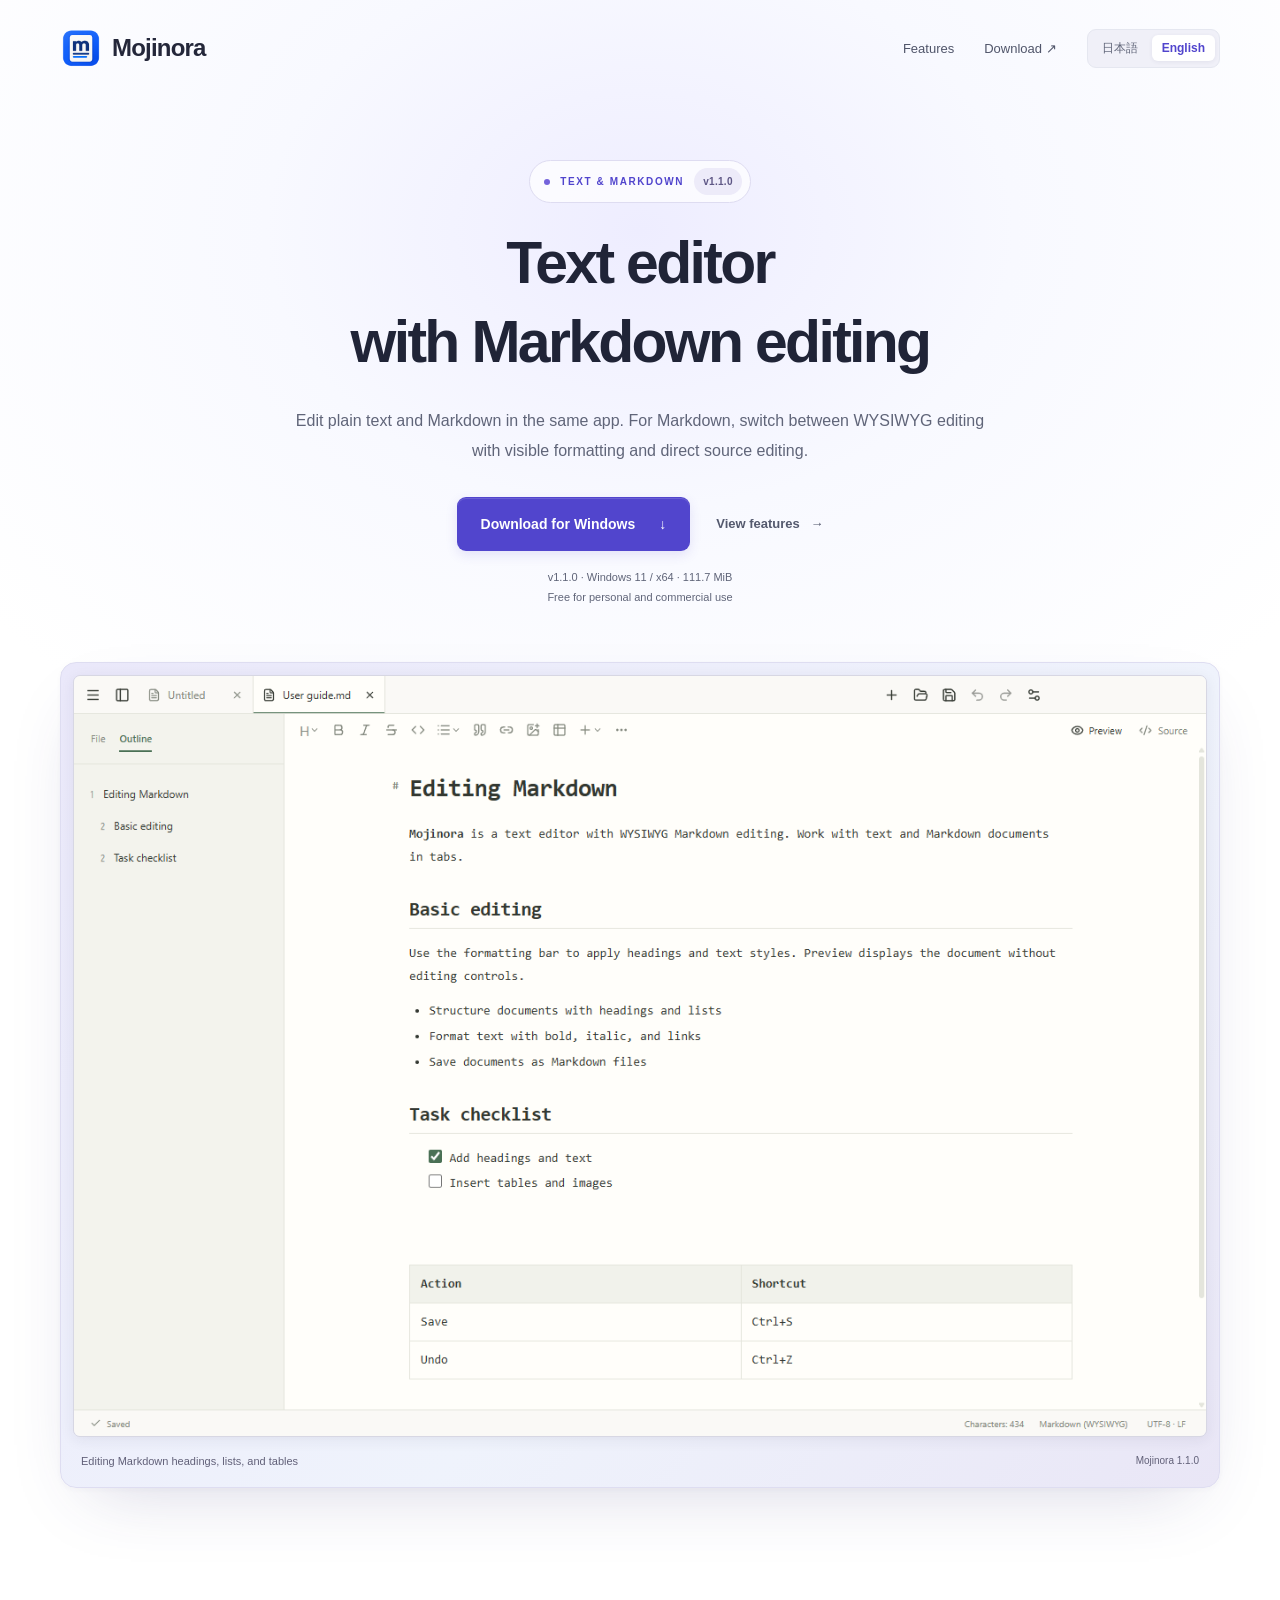
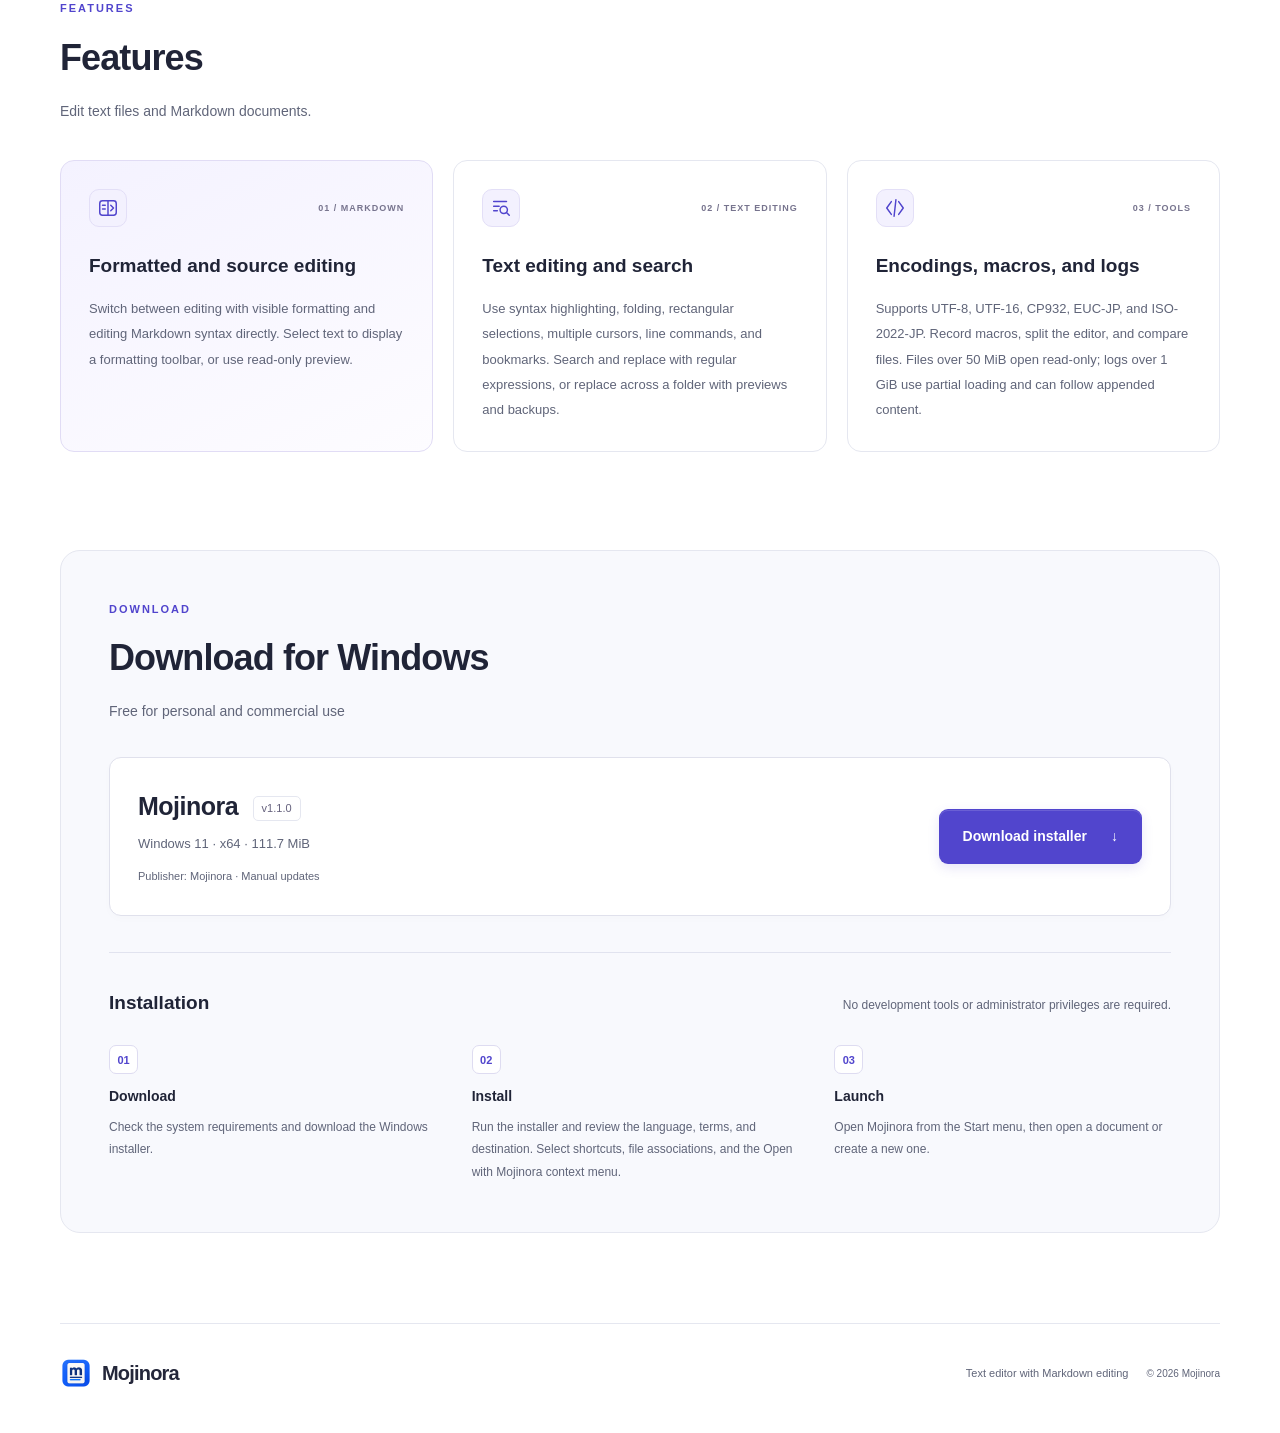
==== mojinora/en/index.html @ 4a1eb2db "Update index.html" ====
<!doctype html>
<html lang="en">
<head>
  <meta charset="utf-8">
  <meta name="viewport" content="width=device-width, initial-scale=1">
  <meta name="description" content="Mojinora edits plain text and Markdown in tabs, with encoding controls, regular expression search, macros, and large log viewing. Free for personal and commercial use.">
  <meta name="color-scheme" content="light">
  <title>Mojinora — Text editor with Markdown editing</title>
  <link rel="icon" href="../assets/icon.png" type="image/png">
  <link rel="stylesheet" href="../assets/site.css">
  <link rel="alternate" hreflang="ja" href="../ja/index.html">
  <link rel="alternate" hreflang="en" href="../en/index.html">
  <link rel="alternate" hreflang="x-default" href="../index.html">
</head>
<body>
  <a class="skip-link" href="#main">Skip to content</a>
  <header class="site-header wrap">
    <a class="brand" href="#"><img src="../assets/icon.png" width="42" height="42" alt=""><span>Mojinora</span></a>
    <nav aria-label="Main navigation"><a href="#features">Features</a><a href="#download">Download <span aria-hidden="true">↗</span></a><span class="language-links"><a href="../ja/index.html" lang="ja" hreflang="ja" aria-current="false">日本語</a><span aria-hidden="true">/</span><a href="../en/index.html" lang="en" hreflang="en" aria-current="page">English</a></span></nav>
  </header>
  <main id="main">
    <section class="hero wrap" aria-labelledby="hero-title">
      <p class="eyebrow"><span class="dot" aria-hidden="true"></span> TEXT &amp; MARKDOWN <span class="version-badge">v1.1.0</span></p>
      <h1 id="hero-title"><span>Text editor </span><span>with Markdown editing</span></h1>
      <p class="lead">Edit plain text and Markdown in the same app. For Markdown, switch between WYSIWYG editing with visible formatting and direct source editing.</p>
      <div class="hero-actions"><a class="button primary installer-download" href="https://github.com/marinworks/marinworks.github.io/releases/download/mojinora-v1.1.0/Mojinora-Setup-1.1.0-x64.exe">Download for Windows <span aria-hidden="true">↓</span></a><a class="text-link" href="#features">View features <span aria-hidden="true">→</span></a></div>
      <p class="download-caption">v1.1.0 · Windows 11 / x64 · 111.7 MiB<br>Free for personal and commercial use</p>
      <figure class="app-preview"><img src="../assets/editor-en.png" width="1280" height="860" alt="Mojinora in formatted editing mode, with headings, a bulleted list, a task list, and a table in one document." fetchpriority="high"><figcaption>Editing Markdown headings, lists, and tables<span>Mojinora 1.1.0</span></figcaption></figure>
    </section>
    <section id="features" class="features wrap" aria-labelledby="features-title">
      <div class="section-heading"><p class="eyebrow">FEATURES</p><h2 id="features-title">Features</h2><p>Edit text files and Markdown documents.</p></div>
      <div class="feature-grid">
        <article><div class="feature-top"><svg class="feature-icon" viewBox="0 0 24 24" fill="none" stroke="currentColor" stroke-width="1.6" stroke-linecap="round" stroke-linejoin="round" aria-hidden="true"><rect x="3" y="4" width="18" height="16" rx="3"/><path d="M12 4v16M6 9h3m-3 4h3m6-4 3 3-3 3"/></svg><span class="feature-number">01 / MARKDOWN</span></div><h3>Formatted and source editing</h3><p>Switch between editing with visible formatting and editing Markdown syntax directly. Select text to display a formatting toolbar, or use read-only preview.</p></article>
        <article><div class="feature-top"><svg class="feature-icon" viewBox="0 0 24 24" fill="none" stroke="currentColor" stroke-width="1.6" stroke-linecap="round" stroke-linejoin="round" aria-hidden="true"><path d="M4 5h14M4 10h6M4 15h4"/><circle cx="15" cy="14" r="4"/><path d="m18 17 3 3"/></svg><span class="feature-number">02 / TEXT EDITING</span></div><h3>Text editing and search</h3><p>Use syntax highlighting, folding, rectangular selections, multiple cursors, line commands, and bookmarks. Search and replace with regular expressions, or replace across a folder with previews and backups.</p></article>
        <article><div class="feature-top"><svg class="feature-icon" viewBox="0 0 24 24" fill="none" stroke="currentColor" stroke-width="1.6" stroke-linecap="round" stroke-linejoin="round" aria-hidden="true"><path d="m8 5-5 7 5 7m8-14 5 7-5 7m-3-16-2 18"/></svg><span class="feature-number">03 / TOOLS</span></div><h3>Encodings, macros, and logs</h3><p>Supports UTF-8, UTF-16, CP932, EUC-JP, and ISO-2022-JP. Record macros, split the editor, and compare files. Files over 50 MiB open read-only; logs over 1 GiB use partial loading and can follow appended content.</p></article>
      </div>
    </section>
    <section id="download" class="download-section wrap" aria-labelledby="download-title">
      <div class="section-heading"><p class="eyebrow">DOWNLOAD</p><h2 id="download-title">Download for Windows</h2><p>Free for personal and commercial use</p></div>
      <div class="download-panel"><div><h3>Mojinora <span>v1.1.0</span></h3><p>Windows 11 · x64 · 111.7 MiB</p><p class="small">Publisher: Mojinora · Manual updates</p></div><a class="button primary installer-download" href="https://github.com/marinworks/marinworks.github.io/releases/download/mojinora-v1.1.0/Mojinora-Setup-1.1.0-x64.exe">Download installer <span aria-hidden="true">↓</span></a></div>
      <div id="guide" class="guide-grid install-guide">
        <div><h2>Installation</h2><p>No development tools or administrator privileges are required.</p></div>
        <ol class="steps"><li><h3>Download</h3><p>Check the system requirements and download the Windows installer.</p></li><li><h3>Install</h3><p>Run the installer and review the language, terms, and destination. Select shortcuts, file associations, and the Open with Mojinora context menu.</p></li><li><h3>Launch</h3><p>Open Mojinora from the Start menu, then open a document or create a new one.</p></li></ol>
      </div>
    </section>
  </main>
  <footer class="wrap site-footer"><a class="brand" href="#"><img src="../assets/icon.png" width="32" height="32" alt=""><span>Mojinora</span></a><p>Text editor with Markdown editing</p><span>© 2026 Mojinora</span></footer>
</body>
</html>
---- mojinora/assets/site.css ----
:root{font-family:-apple-system,BlinkMacSystemFont,"Segoe UI","Yu Gothic UI",Meiryo,sans-serif;color:#202437;background:#fff;font-synthesis:none;--accent:#5145cd;--muted:#606579;--line:#e5e7f0;--soft:#f5f5fc}
*{box-sizing:border-box}html{scroll-behavior:smooth;scroll-padding-top:32px}body{margin:0;background:radial-gradient(ellipse 65% 620px at 50% 230px,#eeedff 0,#f8f9ff 45%,transparent 100%)}a{color:var(--accent);text-underline-offset:5px;-webkit-tap-highlight-color:transparent}a:focus-visible{outline:3px solid #6753d6;outline-offset:5px;border-radius:4px}::selection{background:#ded9ff;color:#252039}
.wrap{width:min(1160px,calc(100% - 80px));margin-inline:auto}.skip-link{position:absolute;top:-80px;left:18px;background:#fff;padding:12px;z-index:2}.skip-link:focus{top:12px}
.site-header{display:flex;align-items:center;justify-content:space-between;min-height:96px;gap:24px}.brand{display:inline-flex;align-items:center;gap:10px;color:#24273a;font-size:24px;font-weight:700;letter-spacing:-.8px;text-decoration:none}.brand img{object-fit:contain}.site-header nav{display:flex;align-items:center;gap:30px;font-size:13px}.site-header nav>a{text-decoration:none;color:#50556a}.site-header nav>a:hover{color:var(--accent)}
.language-links{display:flex;gap:4px;align-items:center;padding:4px;background:#f0f0f8;border:1px solid var(--line);border-radius:9px;white-space:nowrap}.language-links>span{display:none}.language-links a{padding:6px 10px;border-radius:6px;text-decoration:none;color:var(--muted);font-size:12px}.language-links [aria-current="page"]{background:#fff;color:var(--accent);box-shadow:0 1px 4px #25245112;font-weight:650}
.hero{padding-top:64px;text-align:center}.eyebrow{display:flex;align-items:center;gap:10px;font-size:11px;font-weight:650;letter-spacing:2px;color:var(--accent);margin:0 0 20px}.hero>.eyebrow{display:inline-flex;padding:7px 8px 7px 14px;border:1px solid #dedcf1;border-radius:30px;background:#ffffffb8;font-size:10px;letter-spacing:1.6px}.dot{width:6px;height:6px;border-radius:50%;background:#7463db}.version-badge{padding:4px 9px;color:#5e5785;background:#edebf9;border-radius:20px;font-size:10px;letter-spacing:.3px}
h1,h2,h3{margin:0}h1{max-width:920px;margin:0 auto 24px;font-size:clamp(36px,4.6vw,60px);font-weight:750;line-height:1.35;letter-spacing:-.045em;text-wrap:balance}html[lang="ja"] h1{max-width:850px;letter-spacing:-.035em}h2{font-size:clamp(27px,3vw,36px);font-weight:700;line-height:1.5;letter-spacing:-.025em}h3{font-size:19px;line-height:1.6;font-weight:650}p{line-height:1.9}
.hero h1>span{display:block}
.lead{max-width:700px;margin:0 auto 30px;font-size:16px;color:var(--muted);text-wrap:pretty}.hero-actions{display:flex;align-items:center;justify-content:center;gap:26px;flex-wrap:wrap}.button{display:inline-flex;align-items:center;justify-content:center;gap:24px;padding:15px 23px;border:1px solid transparent;border-radius:9px;font-size:14px;font-weight:650;line-height:1.6;text-decoration:none;text-align:center;transition:background .18s,box-shadow .18s,transform .18s}.button.primary{background:var(--accent);color:#fff;box-shadow:0 4px 12px #5145cd22,inset 0 1px #ffffff24}.button.primary:hover{background:#4236b8;box-shadow:0 6px 16px #5145cd30;transform:translateY(-1px)}.text-link{font-size:13px;font-weight:600;color:#54596e;text-decoration:none}.text-link span{display:inline-block;margin-left:7px}.text-link:hover{color:var(--accent);text-decoration:underline}.download-caption{margin:16px 0 0;font-size:11px;line-height:1.85;color:var(--muted)}
.app-preview{margin:54px 0 0;padding:12px 12px 0;border:1px solid #deddf1;border-radius:16px;background:linear-gradient(135deg,#eae8fa,#eff3fc 60%,#e9e6f6);box-shadow:0 28px 70px -30px #3c377b38,0 2px 5px #38305e08;text-align:left}.app-preview img{display:block;width:100%;height:auto;border:1px solid #d7d7e3;border-radius:7px;background:#fff;box-shadow:0 3px 14px #24243e13}.app-preview figcaption{display:flex;justify-content:space-between;gap:16px;padding:16px 8px;color:#626179;font-size:11px;line-height:1.6}.app-preview figcaption span{white-space:nowrap;font-size:10px}
.features{padding-block:110px 80px}.section-heading{max-width:700px}.section-heading .eyebrow{margin-bottom:12px}.section-heading>p:not(.eyebrow){margin:13px 0 0;font-size:14px;color:var(--muted)}.feature-grid{display:grid;grid-template-columns:repeat(3,minmax(0,1fr));gap:20px;margin-top:36px}.feature-grid article{padding:28px;border:1px solid var(--line);border-radius:14px;background:#fff}.feature-grid article:first-child{background:linear-gradient(155deg,#f4f2ff,#fdfcff);border-color:#e1dcf5}.feature-top{display:flex;align-items:center;justify-content:space-between;gap:12px;margin-bottom:24px}.feature-icon{width:38px;height:38px;padding:7px;border:1px solid #e3dff7;border-radius:10px;color:var(--accent);background:#f3f1fe}.feature-number{color:#77748e;font-size:9px;font-weight:600;letter-spacing:1px}.feature-grid h3{margin-bottom:14px}.feature-grid p{margin:0;color:var(--muted);font-size:13px;line-height:1.95}
.download-section{padding:48px;margin-block:18px 90px;border:1px solid var(--line);border-radius:20px;background:#f8f9fd}.download-panel{display:flex;justify-content:space-between;align-items:center;gap:24px;margin-top:32px;padding:28px;border:1px solid #e0e1ec;border-radius:12px;background:#fff;box-shadow:0 3px 8px #24243e04}.download-panel h3{margin-bottom:6px;font-size:25px;letter-spacing:-.5px}.download-panel h3 span{display:inline-block;vertical-align:middle;margin-left:8px;padding:3px 8px;border:1px solid var(--line);border-radius:5px;color:#66627e;font-size:11px;font-weight:500;letter-spacing:0}.download-panel p{margin:0;font-size:13px;color:var(--muted)}.download-panel p.small{margin-top:9px;font-size:11px}.download-panel .button{flex-shrink:0}
.install-guide{padding-top:36px;margin-top:36px;border-top:1px solid #e1e3ef}.guide-grid>div{display:flex;align-items:baseline;justify-content:space-between;flex-wrap:wrap;gap:8px 24px}.guide-grid h2{font-size:19px;letter-spacing:0}.guide-grid>div>p{margin:0;font-size:12px;color:var(--muted)}.steps{display:grid;grid-template-columns:repeat(3,minmax(0,1fr));gap:26px;list-style:none;counter-reset:steps;margin:28px 0 0;padding:0}.steps li{position:relative;counter-increment:steps;padding-top:40px}.steps li::before{content:counter(steps,decimal-leading-zero);position:absolute;top:0;left:0;font-size:11px;font-weight:650;color:var(--accent);width:27px;height:27px;border:1px solid #dedcf1;border-radius:7px;background:#fff;display:grid;place-items:center}.steps h3{font-size:14px;margin-bottom:8px}.steps p{font-size:12px;color:var(--muted);margin:0}
.site-footer{display:flex;align-items:center;flex-wrap:wrap;gap:18px;padding-block:28px 38px;border-top:1px solid var(--line)}.site-footer .brand{font-size:20px}.site-footer p{color:var(--muted);font-size:11px;margin-left:auto}.site-footer>span{color:var(--muted);font-size:10px}
.language-entry{max-width:700px;margin-block:15vh;padding:44px;border:1px solid var(--line);border-radius:20px;background:#fff;box-shadow:0 18px 60px #29224c10}.language-entry h1{margin:16px 0;text-align:left}.language-entry p{color:var(--muted)}.language-entry nav{display:flex;gap:12px;flex-wrap:wrap;margin-top:28px}
@media(max-width:900px){.wrap{width:calc(100% - 48px)}.feature-grid{gap:14px}.feature-grid article{padding:20px}.feature-top{flex-wrap:wrap}.download-section{padding:32px}}
@media(max-width:760px){.site-header{min-height:84px;gap:16px}.site-header nav{gap:18px}.site-header nav>a:first-child{display:none}.brand{font-size:22px}.hero{padding-top:44px}.hero h1{font-size:38px}.lead{font-size:14px}.features{padding-block:70px 42px}.feature-grid{grid-template-columns:1fr;gap:16px;margin-top:28px}.feature-grid article{padding:26px}.feature-top{margin-bottom:18px}.download-section{margin-bottom:52px;padding:28px}.download-panel{align-items:stretch;flex-direction:column;padding:24px}.steps{grid-template-columns:1fr;gap:24px}.steps li{padding:0 0 0 42px}.guide-grid>div{display:block}.guide-grid>div>p{margin-top:8px}.site-footer p{flex-basis:100%;order:2;margin:0}.site-footer>span{margin-left:auto}}
@media(max-width:480px){.wrap{width:calc(100% - 32px)}.site-header nav>a{display:none}.brand{gap:6px;font-size:21px}.site-header .brand img{width:34px;height:34px}.language-links{padding:3px;gap:1px}.language-links a{font-size:10px;padding:6px 7px}.hero{padding-top:34px}.hero h1{font-size:31px;line-height:1.45}.hero>.eyebrow{font-size:9px;letter-spacing:1.2px}.hero-actions{gap:18px}.hero .button{width:100%}.app-preview{margin-top:32px;padding:5px 5px 0;border-radius:10px}.app-preview img{border-radius:5px}.app-preview figcaption{flex-direction:column;gap:4px;padding:11px 7px;font-size:10px}.download-section{padding:24px 18px;border-radius:14px}.download-panel{padding:19px}.download-panel .button{font-size:12px;padding-inline:13px;gap:12px}.language-entry{padding:28px}}
@media(max-width:480px){.download-section>.section-heading h2{font-size:23px;text-wrap:balance}}
@media(max-width:360px){.hero h1{font-size:28px}}
@media(prefers-reduced-motion:reduce){html{scroll-behavior:auto}*{transition:none!important}}
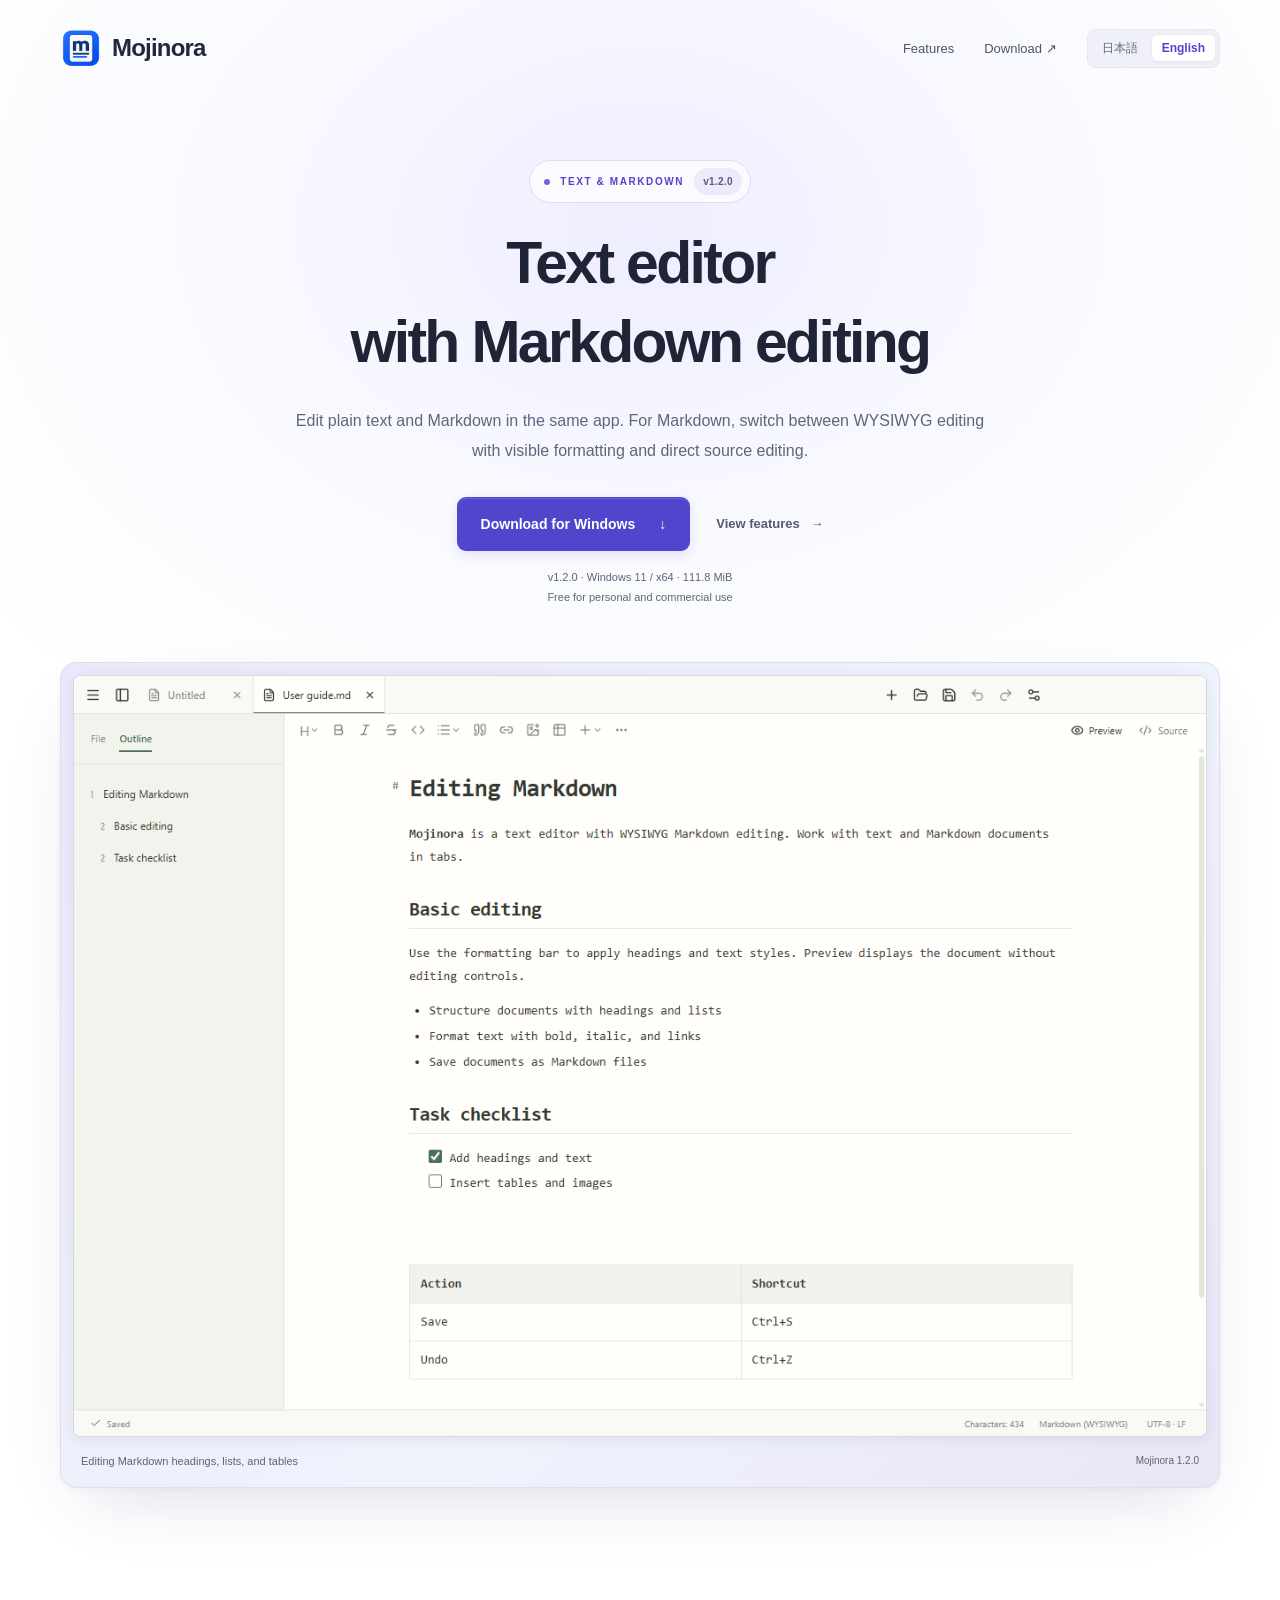
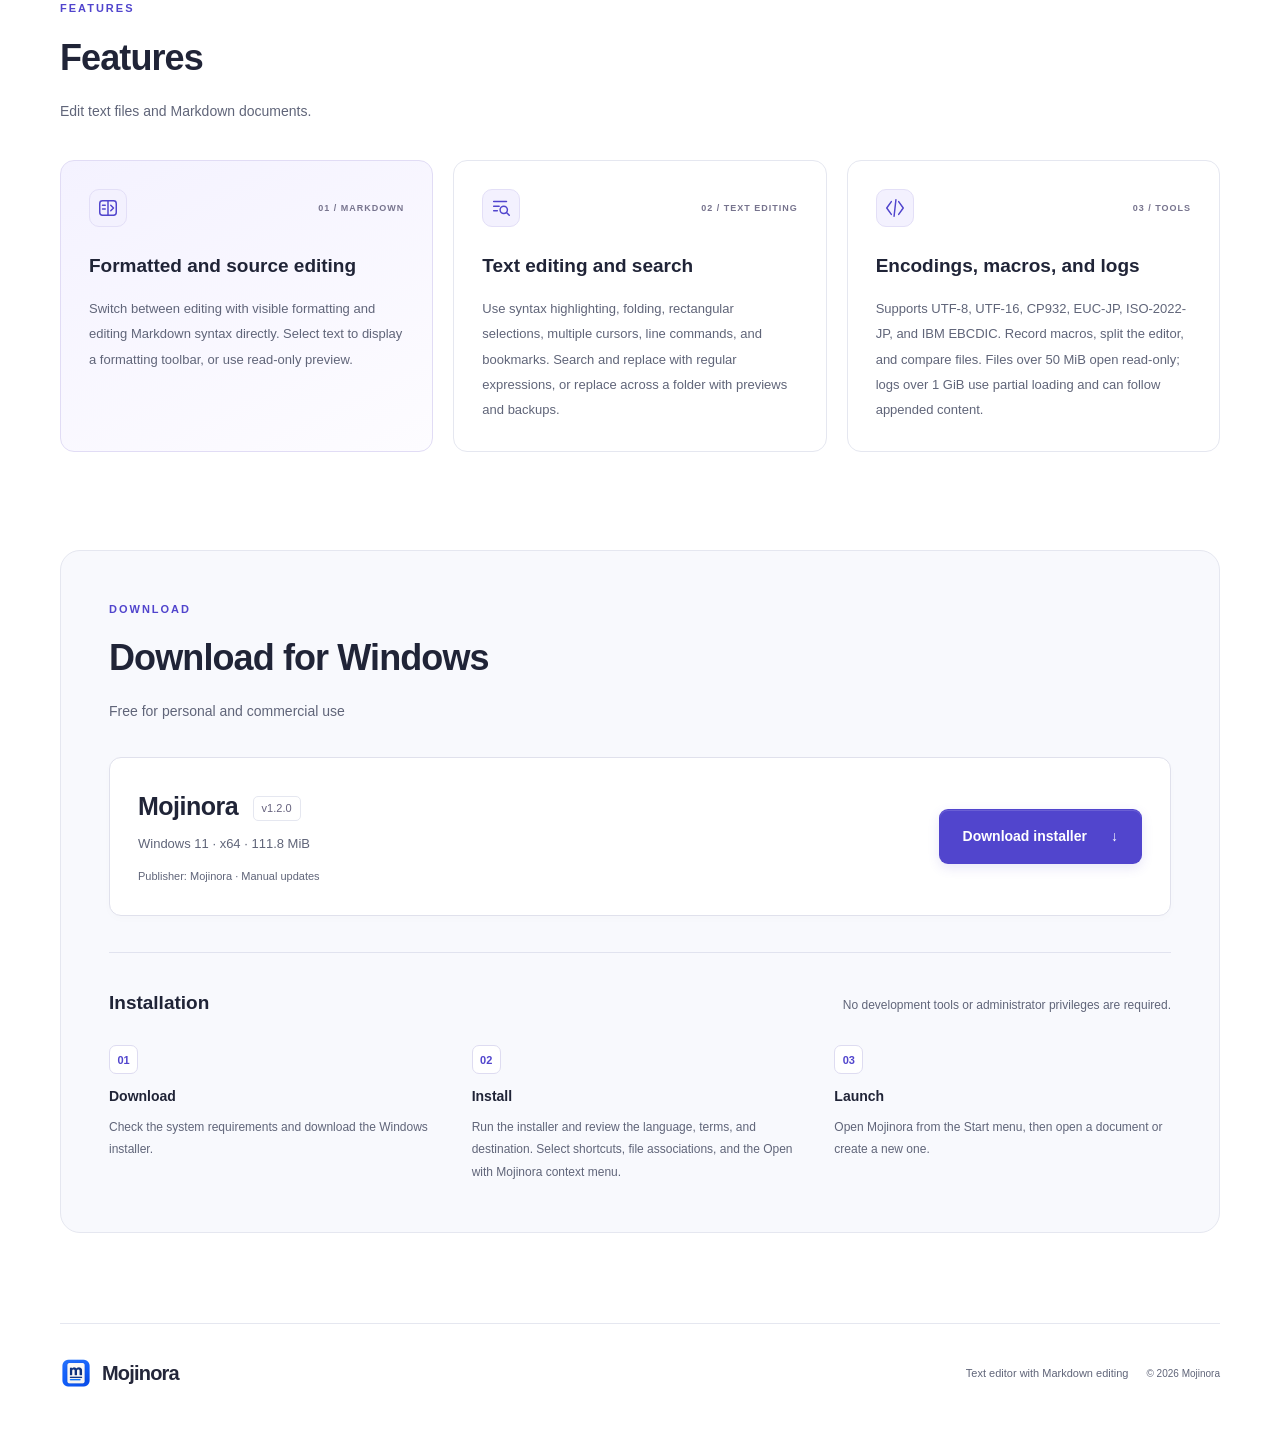
==== commit 86ed6aff: "update" ====
--- a/mojinora/en/index.html
+++ b/mojinora/en/index.html
@@ -20,24 +20,24 @@
   </header>
   <main id="main">
     <section class="hero wrap" aria-labelledby="hero-title">
-      <p class="eyebrow"><span class="dot" aria-hidden="true"></span> TEXT &amp; MARKDOWN <span class="version-badge">v1.1.0</span></p>
+      <p class="eyebrow"><span class="dot" aria-hidden="true"></span> TEXT &amp; MARKDOWN <span class="version-badge">v1.2.0</span></p>
       <h1 id="hero-title"><span>Text editor </span><span>with Markdown editing</span></h1>
       <p class="lead">Edit plain text and Markdown in the same app. For Markdown, switch between WYSIWYG editing with visible formatting and direct source editing.</p>
-      <div class="hero-actions"><a class="button primary installer-download" href="https://github.com/marinworks/marinworks.github.io/releases/download/mojinora-v1.1.0/Mojinora-Setup-1.1.0-x64.exe">Download for Windows <span aria-hidden="true">↓</span></a><a class="text-link" href="#features">View features <span aria-hidden="true">→</span></a></div>
-      <p class="download-caption">v1.1.0 · Windows 11 / x64 · 111.7 MiB<br>Free for personal and commercial use</p>
-      <figure class="app-preview"><img src="../assets/editor-en.png" width="1280" height="860" alt="Mojinora in formatted editing mode, with headings, a bulleted list, a task list, and a table in one document." fetchpriority="high"><figcaption>Editing Markdown headings, lists, and tables<span>Mojinora 1.1.0</span></figcaption></figure>
+      <div class="hero-actions"><a class="button primary installer-download" href="https://github.com/marinworks/marinworks.github.io/releases/download/mojinora-v1.2.0/Mojinora-Setup-1.2.0-x64.exe">Download for Windows <span aria-hidden="true">↓</span></a><a class="text-link" href="#features">View features <span aria-hidden="true">→</span></a></div>
+      <p class="download-caption">v1.2.0 · Windows 11 / x64 · 111.8 MiB<br>Free for personal and commercial use</p>
+      <figure class="app-preview"><img src="../assets/editor-en.png" width="1280" height="860" alt="Mojinora in formatted editing mode, with headings, a bulleted list, a task list, and a table in one document." fetchpriority="high"><figcaption>Editing Markdown headings, lists, and tables<span>Mojinora 1.2.0</span></figcaption></figure>
     </section>
     <section id="features" class="features wrap" aria-labelledby="features-title">
       <div class="section-heading"><p class="eyebrow">FEATURES</p><h2 id="features-title">Features</h2><p>Edit text files and Markdown documents.</p></div>
       <div class="feature-grid">
         <article><div class="feature-top"><svg class="feature-icon" viewBox="0 0 24 24" fill="none" stroke="currentColor" stroke-width="1.6" stroke-linecap="round" stroke-linejoin="round" aria-hidden="true"><rect x="3" y="4" width="18" height="16" rx="3"/><path d="M12 4v16M6 9h3m-3 4h3m6-4 3 3-3 3"/></svg><span class="feature-number">01 / MARKDOWN</span></div><h3>Formatted and source editing</h3><p>Switch between editing with visible formatting and editing Markdown syntax directly. Select text to display a formatting toolbar, or use read-only preview.</p></article>
         <article><div class="feature-top"><svg class="feature-icon" viewBox="0 0 24 24" fill="none" stroke="currentColor" stroke-width="1.6" stroke-linecap="round" stroke-linejoin="round" aria-hidden="true"><path d="M4 5h14M4 10h6M4 15h4"/><circle cx="15" cy="14" r="4"/><path d="m18 17 3 3"/></svg><span class="feature-number">02 / TEXT EDITING</span></div><h3>Text editing and search</h3><p>Use syntax highlighting, folding, rectangular selections, multiple cursors, line commands, and bookmarks. Search and replace with regular expressions, or replace across a folder with previews and backups.</p></article>
-        <article><div class="feature-top"><svg class="feature-icon" viewBox="0 0 24 24" fill="none" stroke="currentColor" stroke-width="1.6" stroke-linecap="round" stroke-linejoin="round" aria-hidden="true"><path d="m8 5-5 7 5 7m8-14 5 7-5 7m-3-16-2 18"/></svg><span class="feature-number">03 / TOOLS</span></div><h3>Encodings, macros, and logs</h3><p>Supports UTF-8, UTF-16, CP932, EUC-JP, and ISO-2022-JP. Record macros, split the editor, and compare files. Files over 50 MiB open read-only; logs over 1 GiB use partial loading and can follow appended content.</p></article>
+        <article><div class="feature-top"><svg class="feature-icon" viewBox="0 0 24 24" fill="none" stroke="currentColor" stroke-width="1.6" stroke-linecap="round" stroke-linejoin="round" aria-hidden="true"><path d="m8 5-5 7 5 7m8-14 5 7-5 7m-3-16-2 18"/></svg><span class="feature-number">03 / TOOLS</span></div><h3>Encodings, macros, and logs</h3><p>Supports UTF-8, UTF-16, CP932, EUC-JP, ISO-2022-JP, and IBM EBCDIC. Record macros, split the editor, and compare files. Files over 50 MiB open read-only; logs over 1 GiB use partial loading and can follow appended content.</p></article>
       </div>
     </section>
     <section id="download" class="download-section wrap" aria-labelledby="download-title">
       <div class="section-heading"><p class="eyebrow">DOWNLOAD</p><h2 id="download-title">Download for Windows</h2><p>Free for personal and commercial use</p></div>
-      <div class="download-panel"><div><h3>Mojinora <span>v1.1.0</span></h3><p>Windows 11 · x64 · 111.7 MiB</p><p class="small">Publisher: Mojinora · Manual updates</p></div><a class="button primary installer-download" href="https://github.com/marinworks/marinworks.github.io/releases/download/mojinora-v1.1.0/Mojinora-Setup-1.1.0-x64.exe">Download installer <span aria-hidden="true">↓</span></a></div>
+      <div class="download-panel"><div><h3>Mojinora <span>v1.2.0</span></h3><p>Windows 11 · x64 · 111.8 MiB</p><p class="small">Publisher: Mojinora · Manual updates</p></div><a class="button primary installer-download" href="https://github.com/marinworks/marinworks.github.io/releases/download/mojinora-v1.2.0/Mojinora-Setup-1.2.0-x64.exe">Download installer <span aria-hidden="true">↓</span></a></div>
       <div id="guide" class="guide-grid install-guide">
         <div><h2>Installation</h2><p>No development tools or administrator privileges are required.</p></div>
         <ol class="steps"><li><h3>Download</h3><p>Check the system requirements and download the Windows installer.</p></li><li><h3>Install</h3><p>Run the installer and review the language, terms, and destination. Select shortcuts, file associations, and the Open with Mojinora context menu.</p></li><li><h3>Launch</h3><p>Open Mojinora from the Start menu, then open a document or create a new one.</p></li></ol>
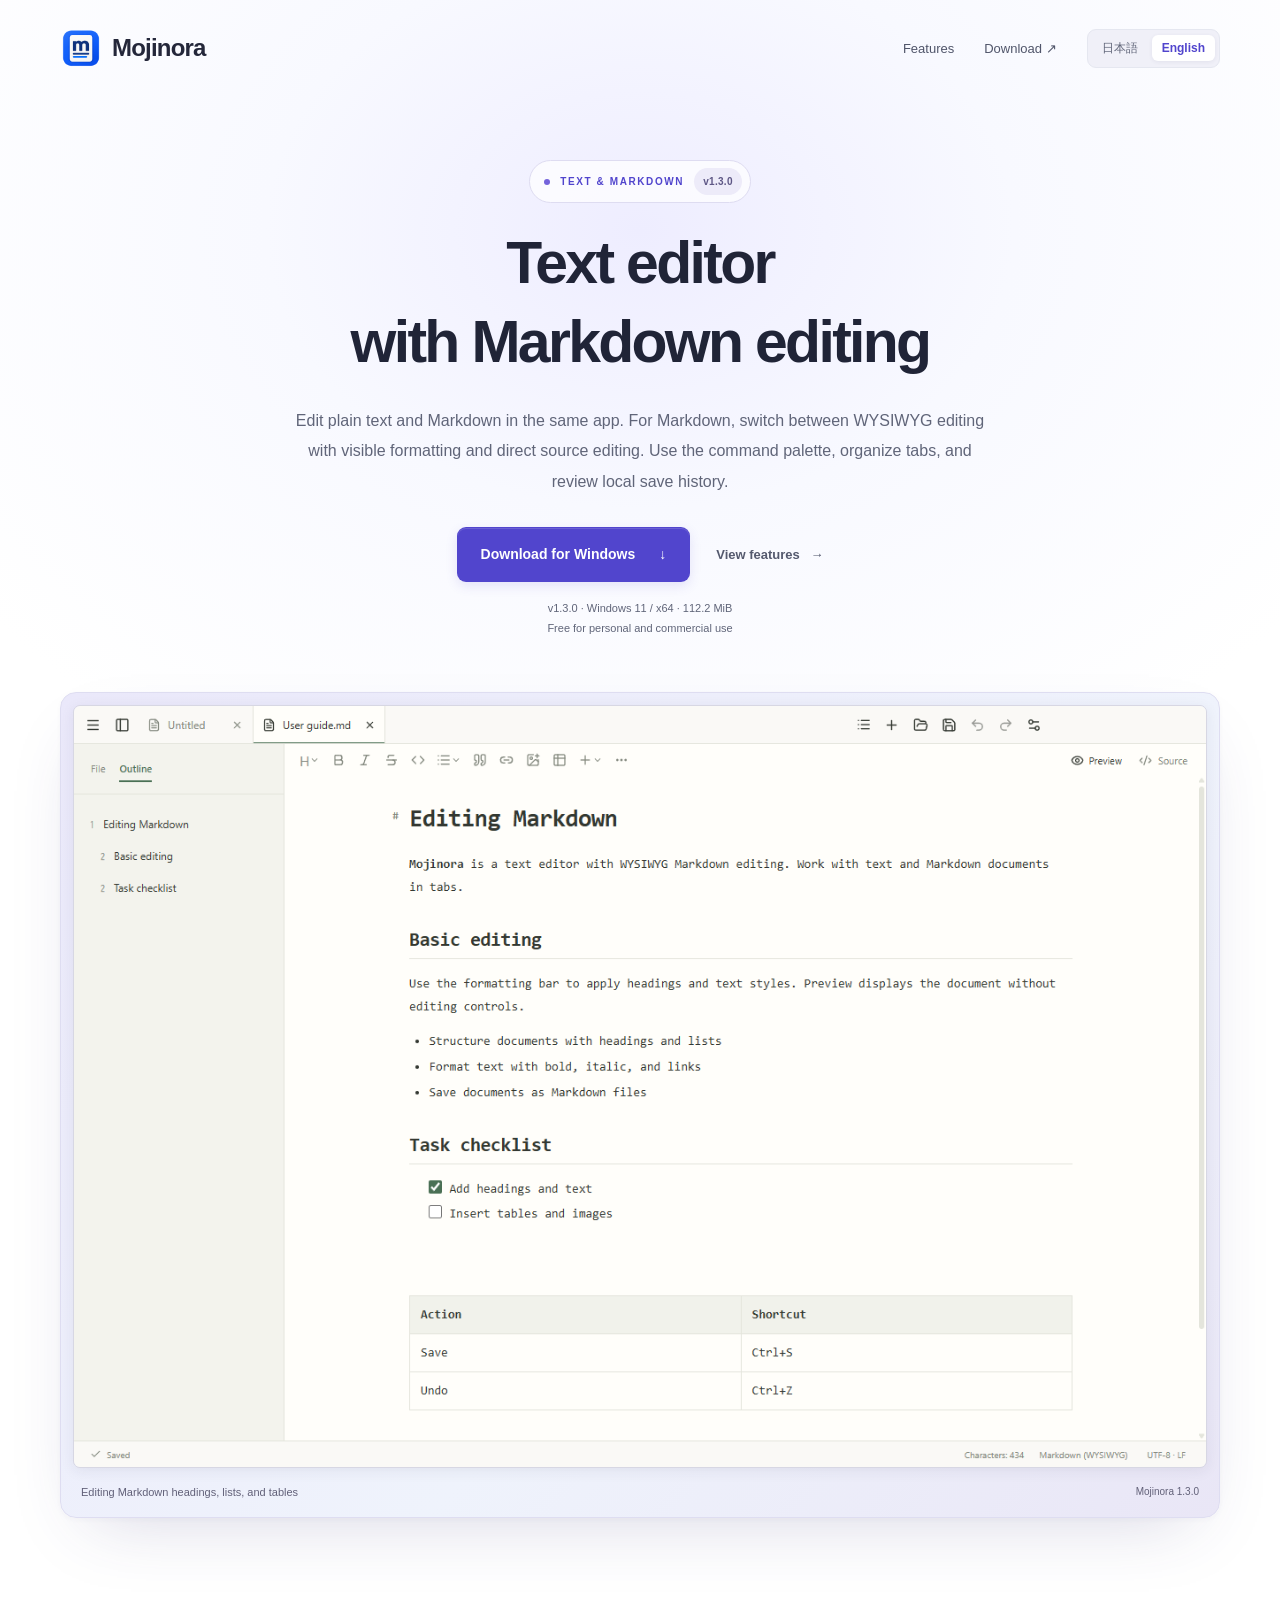
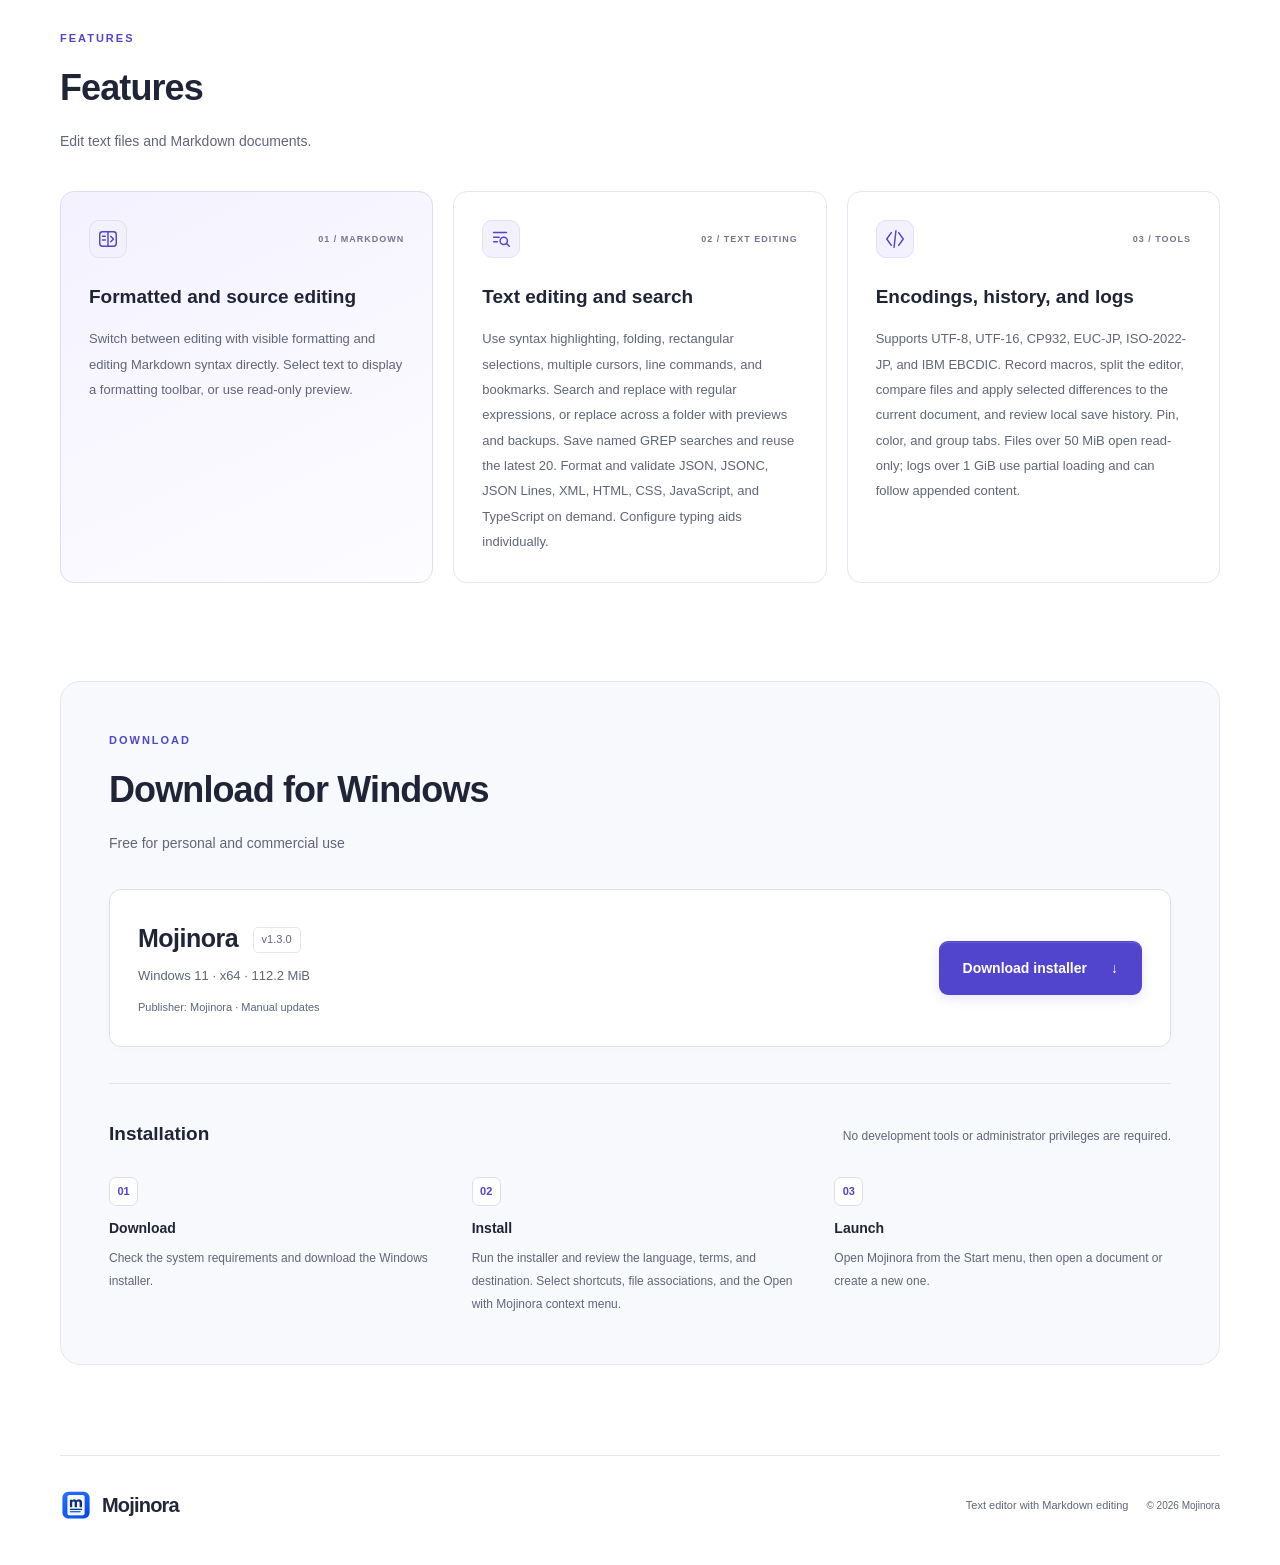
==== commit 669f5a43: "update" ====
--- a/mojinora/en/index.html
+++ b/mojinora/en/index.html
@@ -3,7 +3,7 @@
 <head>
   <meta charset="utf-8">
   <meta name="viewport" content="width=device-width, initial-scale=1">
-  <meta name="description" content="Mojinora edits plain text and Markdown in tabs, with encoding controls, regular expression search, macros, and large log viewing. Free for personal and commercial use.">
+  <meta name="description" content="Mojinora edits plain text and Markdown in tabs, with syntax highlighting, regular expression search, macros, large log viewing, a command palette, tab groups, and local save history. Free for personal and commercial use.">
   <meta name="color-scheme" content="light">
   <title>Mojinora — Text editor with Markdown editing</title>
   <link rel="icon" href="../assets/icon.png" type="image/png">
@@ -20,24 +20,24 @@
   </header>
   <main id="main">
     <section class="hero wrap" aria-labelledby="hero-title">
-      <p class="eyebrow"><span class="dot" aria-hidden="true"></span> TEXT &amp; MARKDOWN <span class="version-badge">v1.2.0</span></p>
+      <p class="eyebrow"><span class="dot" aria-hidden="true"></span> TEXT &amp; MARKDOWN <span class="version-badge">v1.3.0</span></p>
       <h1 id="hero-title"><span>Text editor </span><span>with Markdown editing</span></h1>
-      <p class="lead">Edit plain text and Markdown in the same app. For Markdown, switch between WYSIWYG editing with visible formatting and direct source editing.</p>
-      <div class="hero-actions"><a class="button primary installer-download" href="https://github.com/marinworks/marinworks.github.io/releases/download/mojinora-v1.2.0/Mojinora-Setup-1.2.0-x64.exe">Download for Windows <span aria-hidden="true">↓</span></a><a class="text-link" href="#features">View features <span aria-hidden="true">→</span></a></div>
-      <p class="download-caption">v1.2.0 · Windows 11 / x64 · 111.8 MiB<br>Free for personal and commercial use</p>
-      <figure class="app-preview"><img src="../assets/editor-en.png" width="1280" height="860" alt="Mojinora in formatted editing mode, with headings, a bulleted list, a task list, and a table in one document." fetchpriority="high"><figcaption>Editing Markdown headings, lists, and tables<span>Mojinora 1.2.0</span></figcaption></figure>
+      <p class="lead">Edit plain text and Markdown in the same app. For Markdown, switch between WYSIWYG editing with visible formatting and direct source editing. Use the command palette, organize tabs, and review local save history.</p>
+      <div class="hero-actions"><a class="button primary installer-download" href="https://github.com/marinworks/marinworks.github.io/releases/download/mojinora-v1.3.0/Mojinora-Setup-1.3.0-x64.exe">Download for Windows <span aria-hidden="true">↓</span></a><a class="text-link" href="#features">View features <span aria-hidden="true">→</span></a></div>
+      <p class="download-caption">v1.3.0 · Windows 11 / x64 · 112.2 MiB<br>Free for personal and commercial use</p>
+      <figure class="app-preview"><img src="../assets/editor-en.png" width="1280" height="860" alt="Mojinora in formatted editing mode, with headings, a bulleted list, a task list, and a table in one document." fetchpriority="high"><figcaption>Editing Markdown headings, lists, and tables<span>Mojinora 1.3.0</span></figcaption></figure>
     </section>
     <section id="features" class="features wrap" aria-labelledby="features-title">
       <div class="section-heading"><p class="eyebrow">FEATURES</p><h2 id="features-title">Features</h2><p>Edit text files and Markdown documents.</p></div>
       <div class="feature-grid">
         <article><div class="feature-top"><svg class="feature-icon" viewBox="0 0 24 24" fill="none" stroke="currentColor" stroke-width="1.6" stroke-linecap="round" stroke-linejoin="round" aria-hidden="true"><rect x="3" y="4" width="18" height="16" rx="3"/><path d="M12 4v16M6 9h3m-3 4h3m6-4 3 3-3 3"/></svg><span class="feature-number">01 / MARKDOWN</span></div><h3>Formatted and source editing</h3><p>Switch between editing with visible formatting and editing Markdown syntax directly. Select text to display a formatting toolbar, or use read-only preview.</p></article>
-        <article><div class="feature-top"><svg class="feature-icon" viewBox="0 0 24 24" fill="none" stroke="currentColor" stroke-width="1.6" stroke-linecap="round" stroke-linejoin="round" aria-hidden="true"><path d="M4 5h14M4 10h6M4 15h4"/><circle cx="15" cy="14" r="4"/><path d="m18 17 3 3"/></svg><span class="feature-number">02 / TEXT EDITING</span></div><h3>Text editing and search</h3><p>Use syntax highlighting, folding, rectangular selections, multiple cursors, line commands, and bookmarks. Search and replace with regular expressions, or replace across a folder with previews and backups.</p></article>
-        <article><div class="feature-top"><svg class="feature-icon" viewBox="0 0 24 24" fill="none" stroke="currentColor" stroke-width="1.6" stroke-linecap="round" stroke-linejoin="round" aria-hidden="true"><path d="m8 5-5 7 5 7m8-14 5 7-5 7m-3-16-2 18"/></svg><span class="feature-number">03 / TOOLS</span></div><h3>Encodings, macros, and logs</h3><p>Supports UTF-8, UTF-16, CP932, EUC-JP, ISO-2022-JP, and IBM EBCDIC. Record macros, split the editor, and compare files. Files over 50 MiB open read-only; logs over 1 GiB use partial loading and can follow appended content.</p></article>
+        <article><div class="feature-top"><svg class="feature-icon" viewBox="0 0 24 24" fill="none" stroke="currentColor" stroke-width="1.6" stroke-linecap="round" stroke-linejoin="round" aria-hidden="true"><path d="M4 5h14M4 10h6M4 15h4"/><circle cx="15" cy="14" r="4"/><path d="m18 17 3 3"/></svg><span class="feature-number">02 / TEXT EDITING</span></div><h3>Text editing and search</h3><p>Use syntax highlighting, folding, rectangular selections, multiple cursors, line commands, and bookmarks. Search and replace with regular expressions, or replace across a folder with previews and backups. Save named GREP searches and reuse the latest 20. Format and validate JSON, JSONC, JSON Lines, XML, HTML, CSS, JavaScript, and TypeScript on demand. Configure typing aids individually.</p></article>
+        <article><div class="feature-top"><svg class="feature-icon" viewBox="0 0 24 24" fill="none" stroke="currentColor" stroke-width="1.6" stroke-linecap="round" stroke-linejoin="round" aria-hidden="true"><path d="m8 5-5 7 5 7m8-14 5 7-5 7m-3-16-2 18"/></svg><span class="feature-number">03 / TOOLS</span></div><h3>Encodings, history, and logs</h3><p>Supports UTF-8, UTF-16, CP932, EUC-JP, ISO-2022-JP, and IBM EBCDIC. Record macros, split the editor, compare files and apply selected differences to the current document, and review local save history. Pin, color, and group tabs. Files over 50 MiB open read-only; logs over 1 GiB use partial loading and can follow appended content.</p></article>
       </div>
     </section>
     <section id="download" class="download-section wrap" aria-labelledby="download-title">
       <div class="section-heading"><p class="eyebrow">DOWNLOAD</p><h2 id="download-title">Download for Windows</h2><p>Free for personal and commercial use</p></div>
-      <div class="download-panel"><div><h3>Mojinora <span>v1.2.0</span></h3><p>Windows 11 · x64 · 111.8 MiB</p><p class="small">Publisher: Mojinora · Manual updates</p></div><a class="button primary installer-download" href="https://github.com/marinworks/marinworks.github.io/releases/download/mojinora-v1.2.0/Mojinora-Setup-1.2.0-x64.exe">Download installer <span aria-hidden="true">↓</span></a></div>
+      <div class="download-panel"><div><h3>Mojinora <span>v1.3.0</span></h3><p>Windows 11 · x64 · 112.2 MiB</p><p class="small">Publisher: Mojinora · Manual updates</p></div><a class="button primary installer-download" href="https://github.com/marinworks/marinworks.github.io/releases/download/mojinora-v1.3.0/Mojinora-Setup-1.3.0-x64.exe">Download installer <span aria-hidden="true">↓</span></a></div>
       <div id="guide" class="guide-grid install-guide">
         <div><h2>Installation</h2><p>No development tools or administrator privileges are required.</p></div>
         <ol class="steps"><li><h3>Download</h3><p>Check the system requirements and download the Windows installer.</p></li><li><h3>Install</h3><p>Run the installer and review the language, terms, and destination. Select shortcuts, file associations, and the Open with Mojinora context menu.</p></li><li><h3>Launch</h3><p>Open Mojinora from the Start menu, then open a document or create a new one.</p></li></ol>
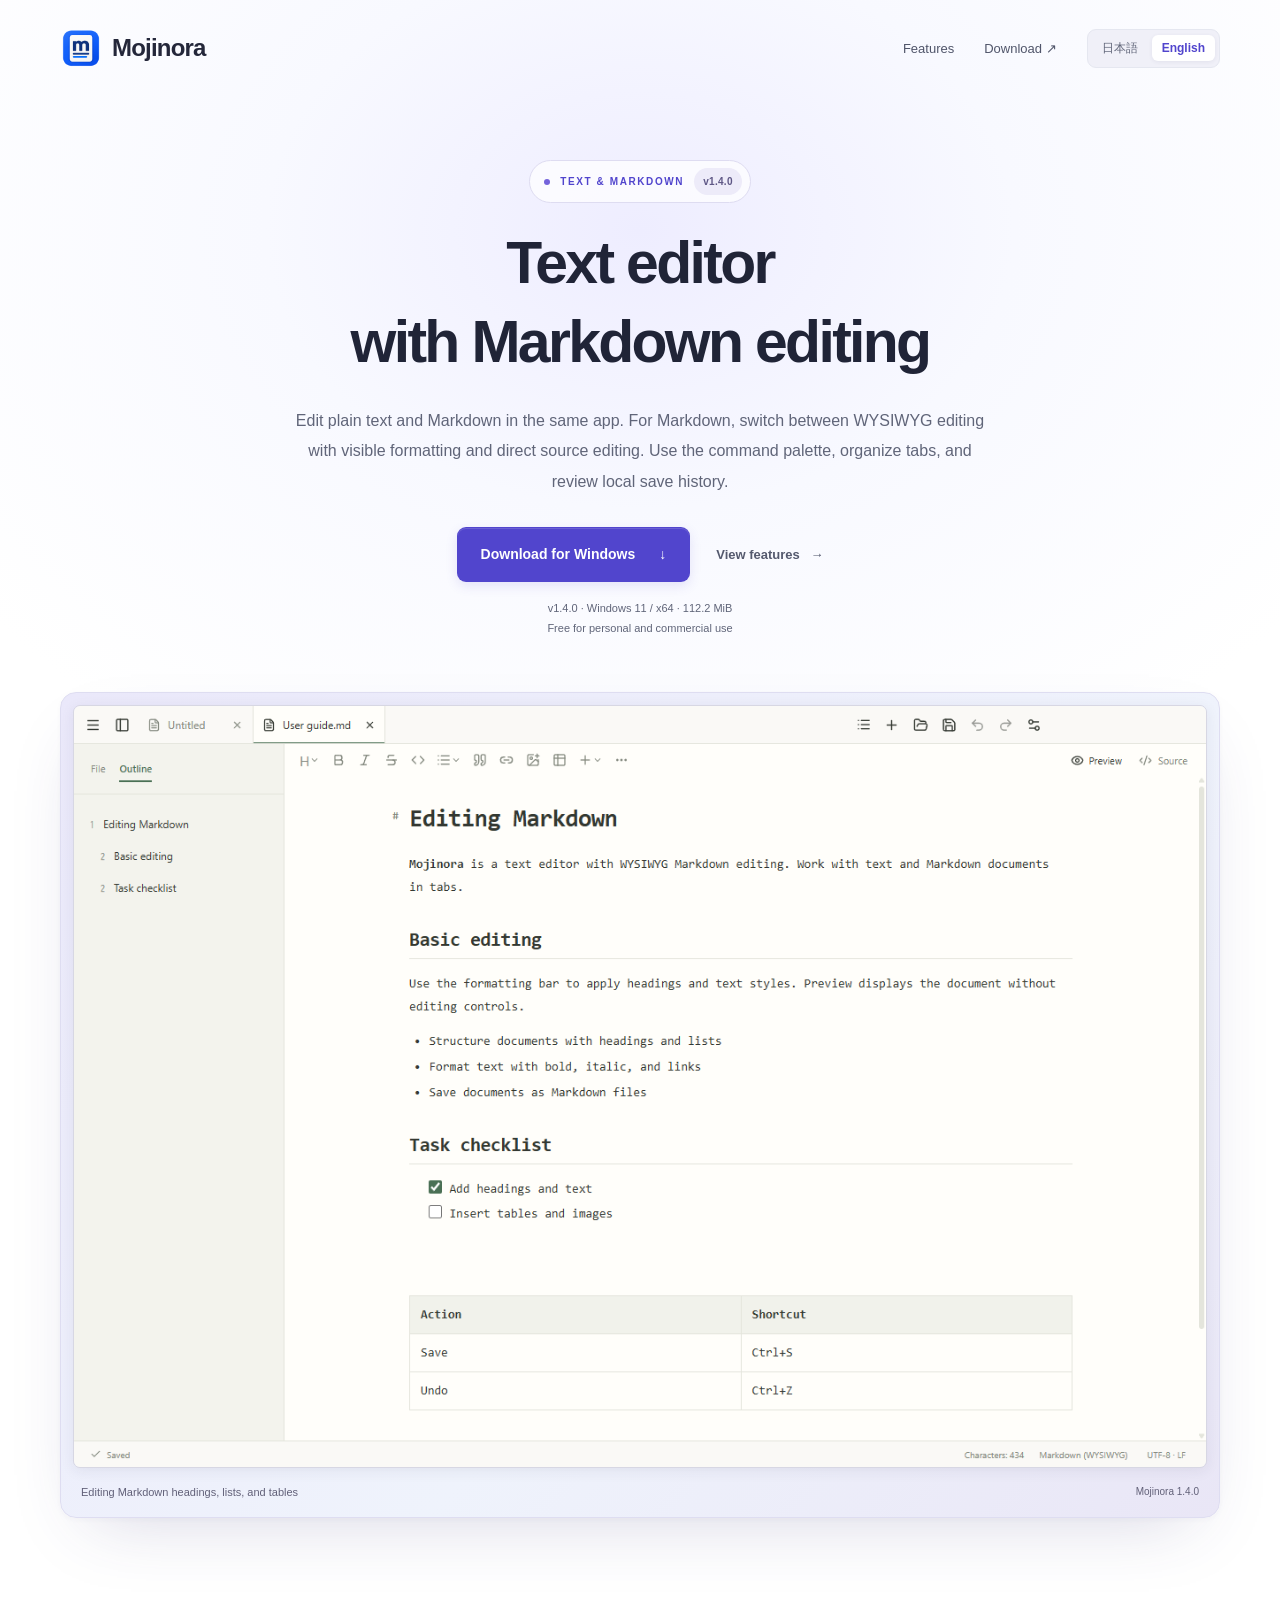
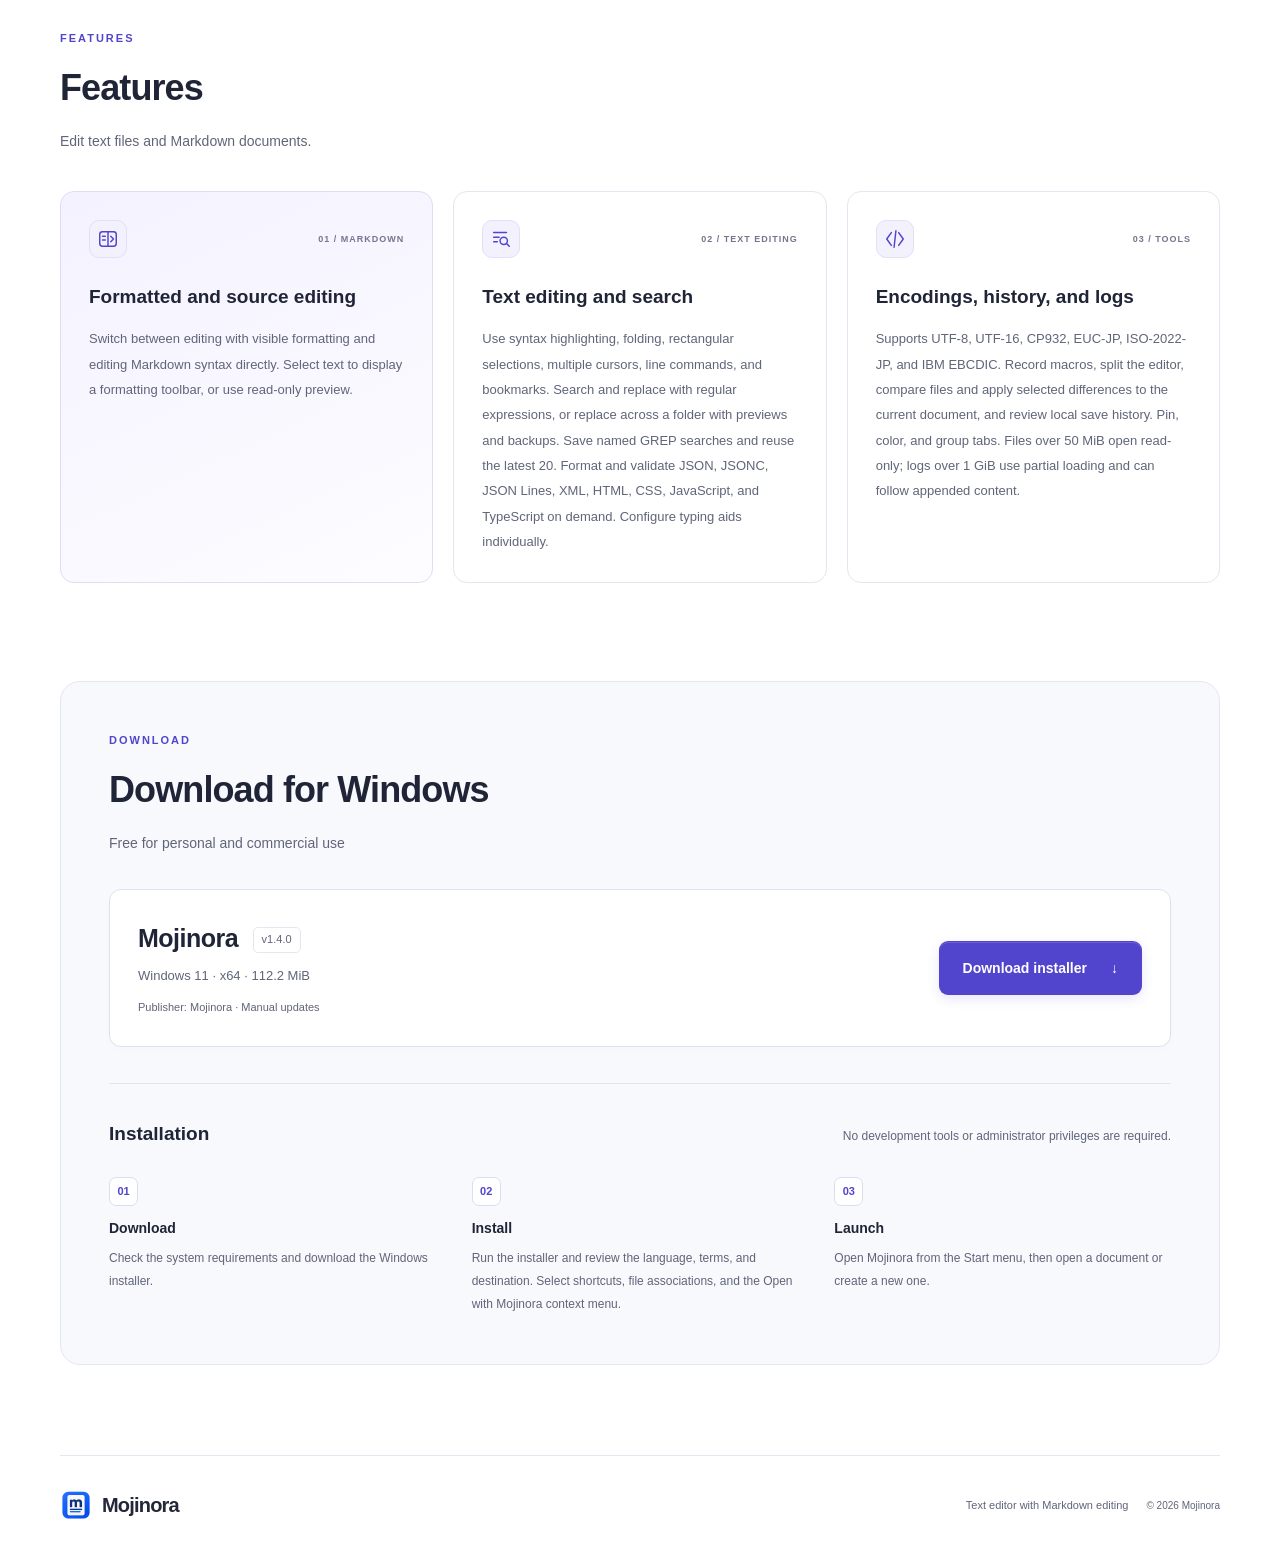
==== commit e2929deb: "Mojinora 1.4.0の公開情報を更新" ====
--- a/mojinora/en/index.html
+++ b/mojinora/en/index.html
@@ -20,12 +20,12 @@
   </header>
   <main id="main">
     <section class="hero wrap" aria-labelledby="hero-title">
-      <p class="eyebrow"><span class="dot" aria-hidden="true"></span> TEXT &amp; MARKDOWN <span class="version-badge">v1.3.0</span></p>
+      <p class="eyebrow"><span class="dot" aria-hidden="true"></span> TEXT &amp; MARKDOWN <span class="version-badge">v1.4.0</span></p>
       <h1 id="hero-title"><span>Text editor </span><span>with Markdown editing</span></h1>
       <p class="lead">Edit plain text and Markdown in the same app. For Markdown, switch between WYSIWYG editing with visible formatting and direct source editing. Use the command palette, organize tabs, and review local save history.</p>
-      <div class="hero-actions"><a class="button primary installer-download" href="https://github.com/marinworks/marinworks.github.io/releases/download/mojinora-v1.3.0/Mojinora-Setup-1.3.0-x64.exe">Download for Windows <span aria-hidden="true">↓</span></a><a class="text-link" href="#features">View features <span aria-hidden="true">→</span></a></div>
-      <p class="download-caption">v1.3.0 · Windows 11 / x64 · 112.2 MiB<br>Free for personal and commercial use</p>
-      <figure class="app-preview"><img src="../assets/editor-en.png" width="1280" height="860" alt="Mojinora in formatted editing mode, with headings, a bulleted list, a task list, and a table in one document." fetchpriority="high"><figcaption>Editing Markdown headings, lists, and tables<span>Mojinora 1.3.0</span></figcaption></figure>
+      <div class="hero-actions"><a class="button primary installer-download" href="https://github.com/marinworks/marinworks.github.io/releases/download/mojinora-v1.4.0/Mojinora-Setup-1.4.0-x64.exe">Download for Windows <span aria-hidden="true">↓</span></a><a class="text-link" href="#features">View features <span aria-hidden="true">→</span></a></div>
+      <p class="download-caption">v1.4.0 · Windows 11 / x64 · 112.2 MiB<br>Free for personal and commercial use</p>
+      <figure class="app-preview"><img src="../assets/editor-en.png" width="1280" height="860" alt="Mojinora in formatted editing mode, with headings, a bulleted list, a task list, and a table in one document." fetchpriority="high"><figcaption>Editing Markdown headings, lists, and tables<span>Mojinora 1.4.0</span></figcaption></figure>
     </section>
     <section id="features" class="features wrap" aria-labelledby="features-title">
       <div class="section-heading"><p class="eyebrow">FEATURES</p><h2 id="features-title">Features</h2><p>Edit text files and Markdown documents.</p></div>
@@ -37,7 +37,7 @@
     </section>
     <section id="download" class="download-section wrap" aria-labelledby="download-title">
       <div class="section-heading"><p class="eyebrow">DOWNLOAD</p><h2 id="download-title">Download for Windows</h2><p>Free for personal and commercial use</p></div>
-      <div class="download-panel"><div><h3>Mojinora <span>v1.3.0</span></h3><p>Windows 11 · x64 · 112.2 MiB</p><p class="small">Publisher: Mojinora · Manual updates</p></div><a class="button primary installer-download" href="https://github.com/marinworks/marinworks.github.io/releases/download/mojinora-v1.3.0/Mojinora-Setup-1.3.0-x64.exe">Download installer <span aria-hidden="true">↓</span></a></div>
+      <div class="download-panel"><div><h3>Mojinora <span>v1.4.0</span></h3><p>Windows 11 · x64 · 112.2 MiB</p><p class="small">Publisher: Mojinora · Manual updates</p></div><a class="button primary installer-download" href="https://github.com/marinworks/marinworks.github.io/releases/download/mojinora-v1.4.0/Mojinora-Setup-1.4.0-x64.exe">Download installer <span aria-hidden="true">↓</span></a></div>
       <div id="guide" class="guide-grid install-guide">
         <div><h2>Installation</h2><p>No development tools or administrator privileges are required.</p></div>
         <ol class="steps"><li><h3>Download</h3><p>Check the system requirements and download the Windows installer.</p></li><li><h3>Install</h3><p>Run the installer and review the language, terms, and destination. Select shortcuts, file associations, and the Open with Mojinora context menu.</p></li><li><h3>Launch</h3><p>Open Mojinora from the Start menu, then open a document or create a new one.</p></li></ol>
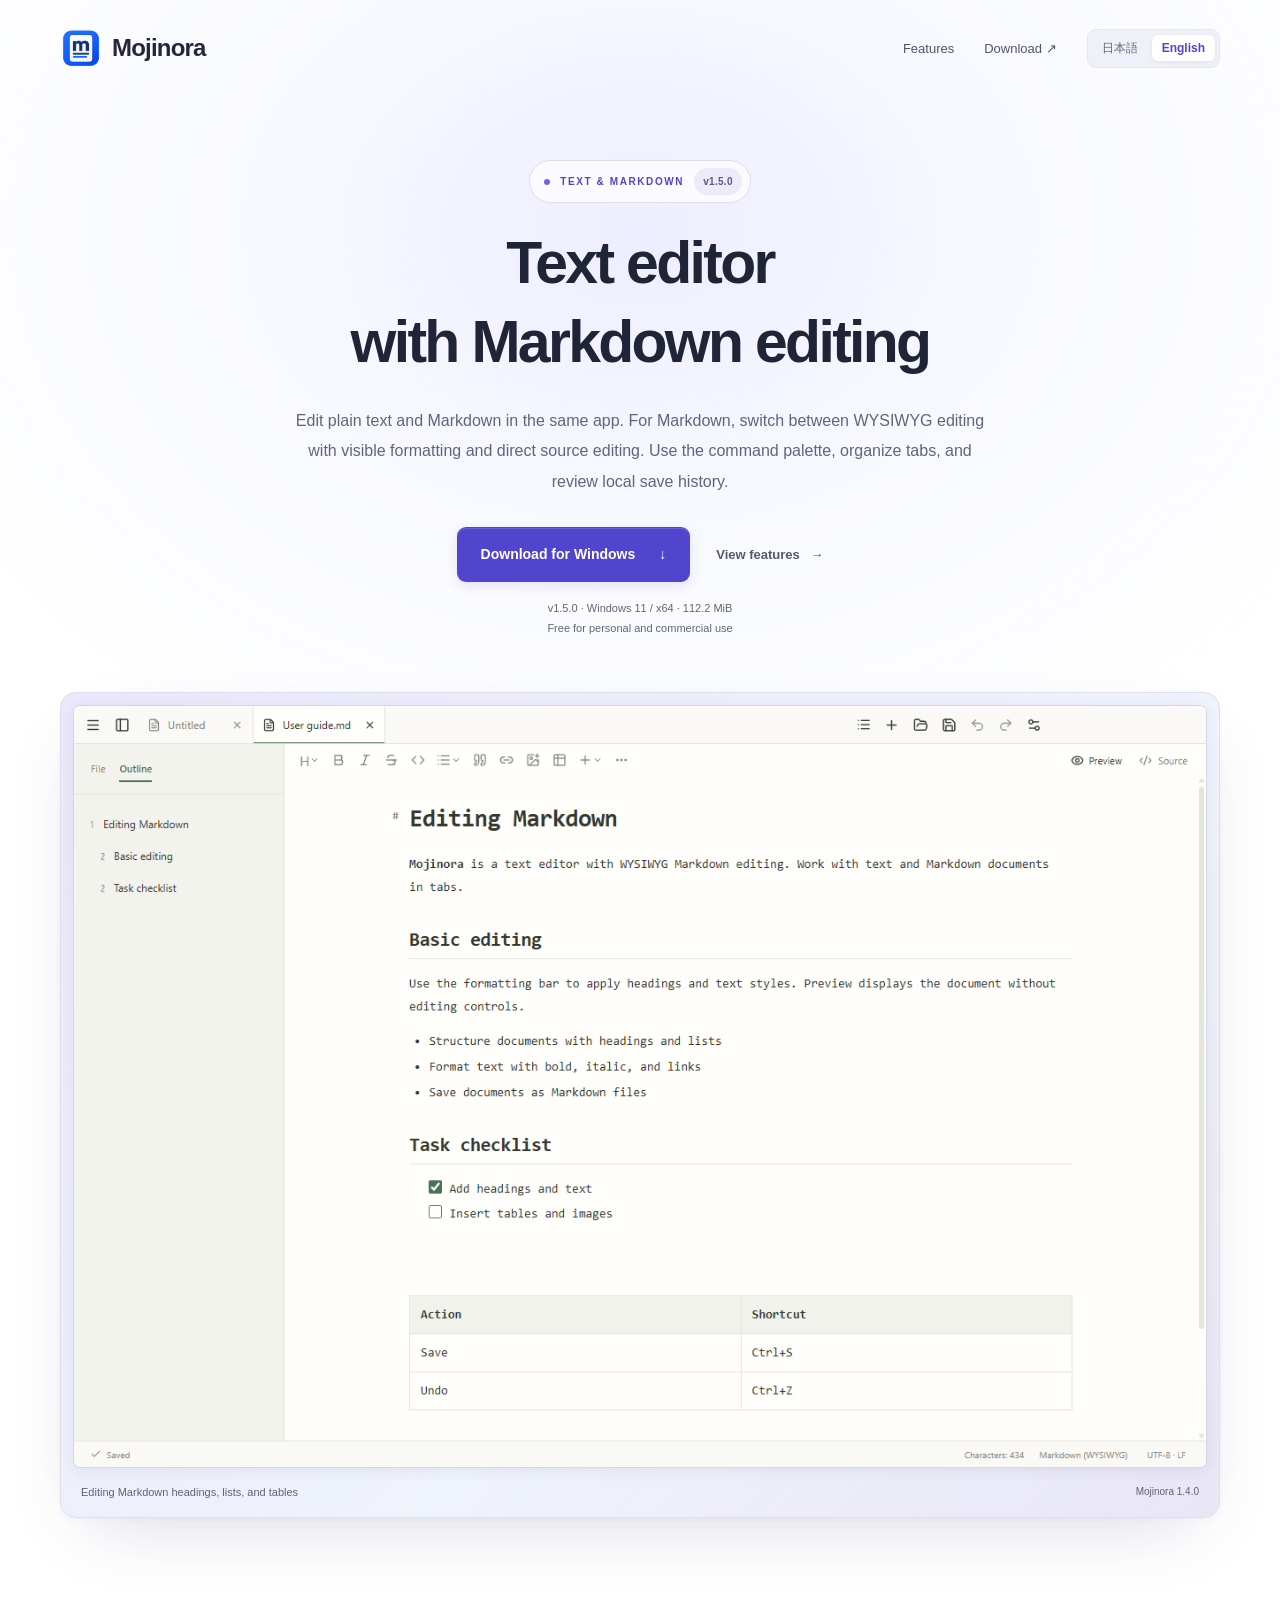
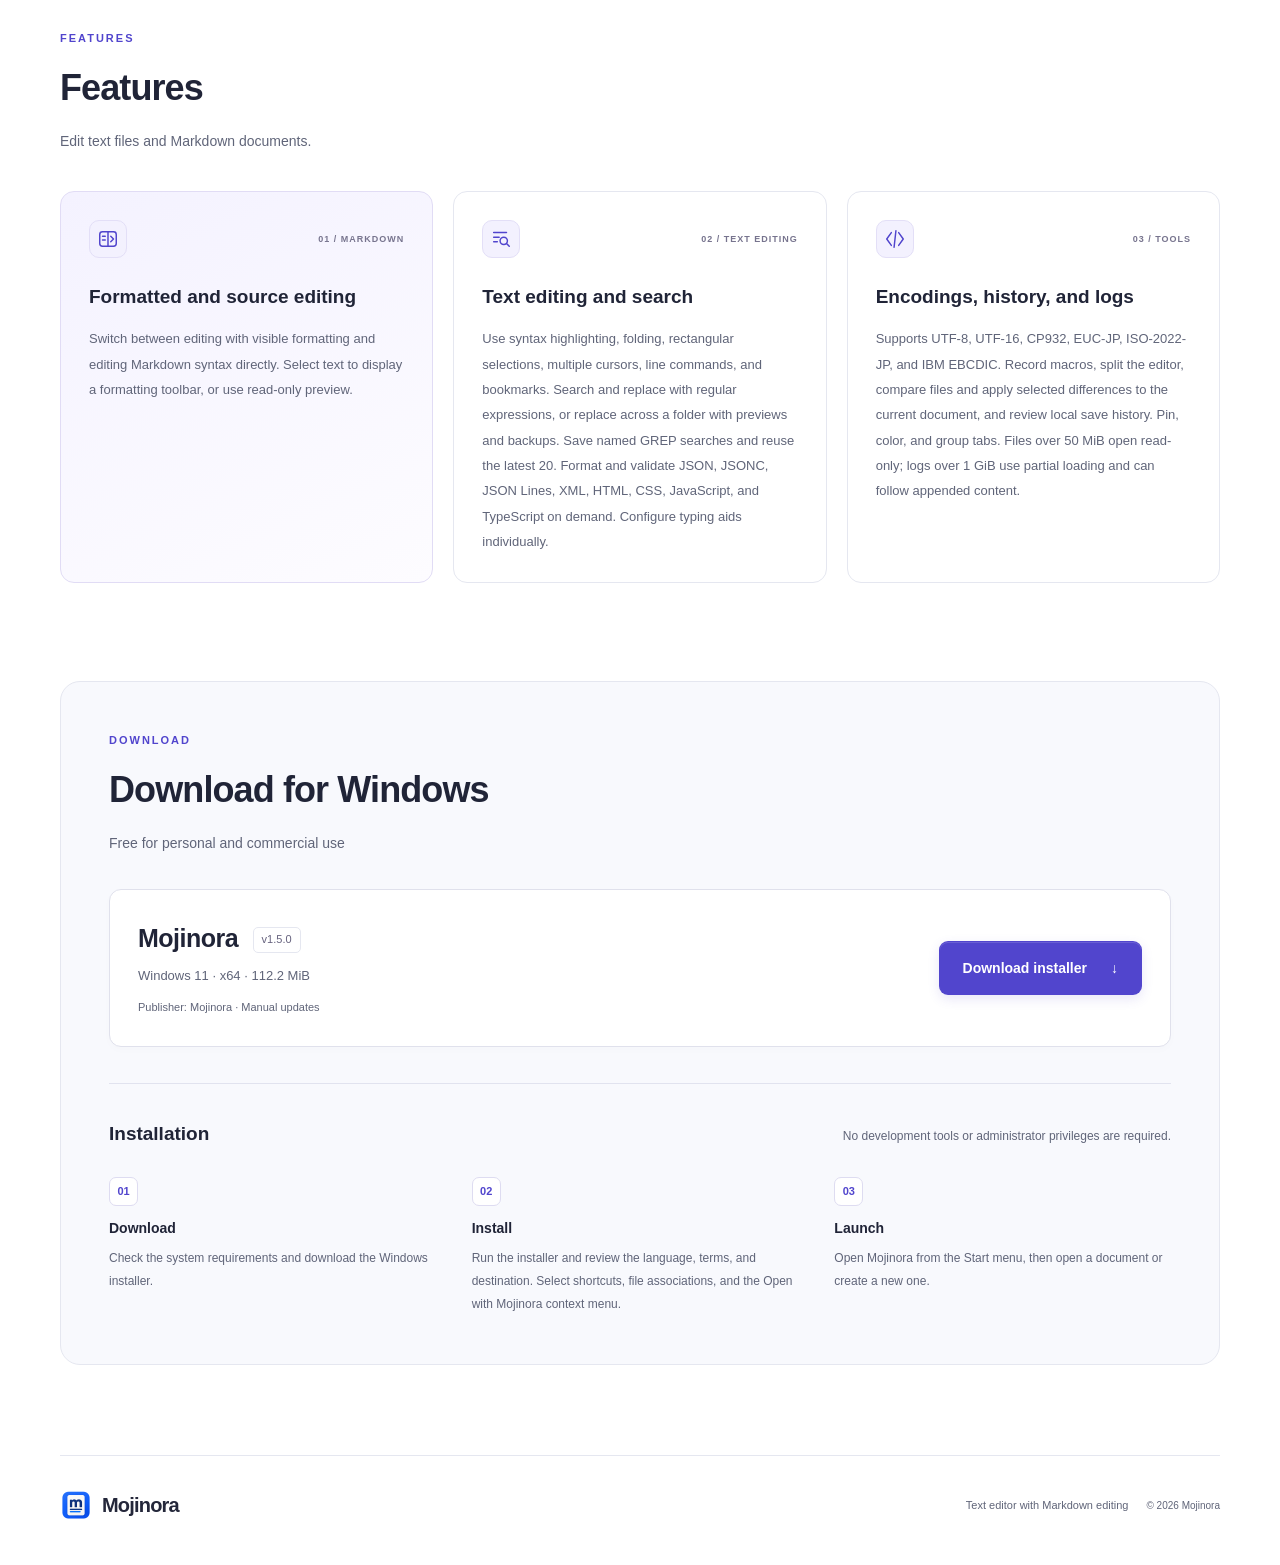
==== commit a5377b9c: "update" ====
--- a/mojinora/en/index.html
+++ b/mojinora/en/index.html
@@ -20,11 +20,11 @@
   </header>
   <main id="main">
     <section class="hero wrap" aria-labelledby="hero-title">
-      <p class="eyebrow"><span class="dot" aria-hidden="true"></span> TEXT &amp; MARKDOWN <span class="version-badge">v1.4.0</span></p>
+      <p class="eyebrow"><span class="dot" aria-hidden="true"></span> TEXT &amp; MARKDOWN <span class="version-badge">v1.5.0</span></p>
       <h1 id="hero-title"><span>Text editor </span><span>with Markdown editing</span></h1>
       <p class="lead">Edit plain text and Markdown in the same app. For Markdown, switch between WYSIWYG editing with visible formatting and direct source editing. Use the command palette, organize tabs, and review local save history.</p>
-      <div class="hero-actions"><a class="button primary installer-download" href="https://github.com/marinworks/marinworks.github.io/releases/download/mojinora-v1.4.0/Mojinora-Setup-1.4.0-x64.exe">Download for Windows <span aria-hidden="true">↓</span></a><a class="text-link" href="#features">View features <span aria-hidden="true">→</span></a></div>
-      <p class="download-caption">v1.4.0 · Windows 11 / x64 · 112.2 MiB<br>Free for personal and commercial use</p>
+      <div class="hero-actions"><a class="button primary installer-download" href="https://github.com/marinworks/marinworks.github.io/releases/download/mojinora-v1.5.0/Mojinora-Setup-1.4.0-x64.exe">Download for Windows <span aria-hidden="true">↓</span></a><a class="text-link" href="#features">View features <span aria-hidden="true">→</span></a></div>
+      <p class="download-caption">v1.5.0 · Windows 11 / x64 · 112.2 MiB<br>Free for personal and commercial use</p>
       <figure class="app-preview"><img src="../assets/editor-en.png" width="1280" height="860" alt="Mojinora in formatted editing mode, with headings, a bulleted list, a task list, and a table in one document." fetchpriority="high"><figcaption>Editing Markdown headings, lists, and tables<span>Mojinora 1.4.0</span></figcaption></figure>
     </section>
     <section id="features" class="features wrap" aria-labelledby="features-title">
@@ -37,7 +37,7 @@
     </section>
     <section id="download" class="download-section wrap" aria-labelledby="download-title">
       <div class="section-heading"><p class="eyebrow">DOWNLOAD</p><h2 id="download-title">Download for Windows</h2><p>Free for personal and commercial use</p></div>
-      <div class="download-panel"><div><h3>Mojinora <span>v1.4.0</span></h3><p>Windows 11 · x64 · 112.2 MiB</p><p class="small">Publisher: Mojinora · Manual updates</p></div><a class="button primary installer-download" href="https://github.com/marinworks/marinworks.github.io/releases/download/mojinora-v1.4.0/Mojinora-Setup-1.4.0-x64.exe">Download installer <span aria-hidden="true">↓</span></a></div>
+      <div class="download-panel"><div><h3>Mojinora <span>v1.5.0</span></h3><p>Windows 11 · x64 · 112.2 MiB</p><p class="small">Publisher: Mojinora · Manual updates</p></div><a class="button primary installer-download" href="https://github.com/marinworks/marinworks.github.io/releases/download/mojinora-v1.5.0/Mojinora-Setup-1.4.0-x64.exe">Download installer <span aria-hidden="true">↓</span></a></div>
       <div id="guide" class="guide-grid install-guide">
         <div><h2>Installation</h2><p>No development tools or administrator privileges are required.</p></div>
         <ol class="steps"><li><h3>Download</h3><p>Check the system requirements and download the Windows installer.</p></li><li><h3>Install</h3><p>Run the installer and review the language, terms, and destination. Select shortcuts, file associations, and the Open with Mojinora context menu.</p></li><li><h3>Launch</h3><p>Open Mojinora from the Start menu, then open a document or create a new one.</p></li></ol>
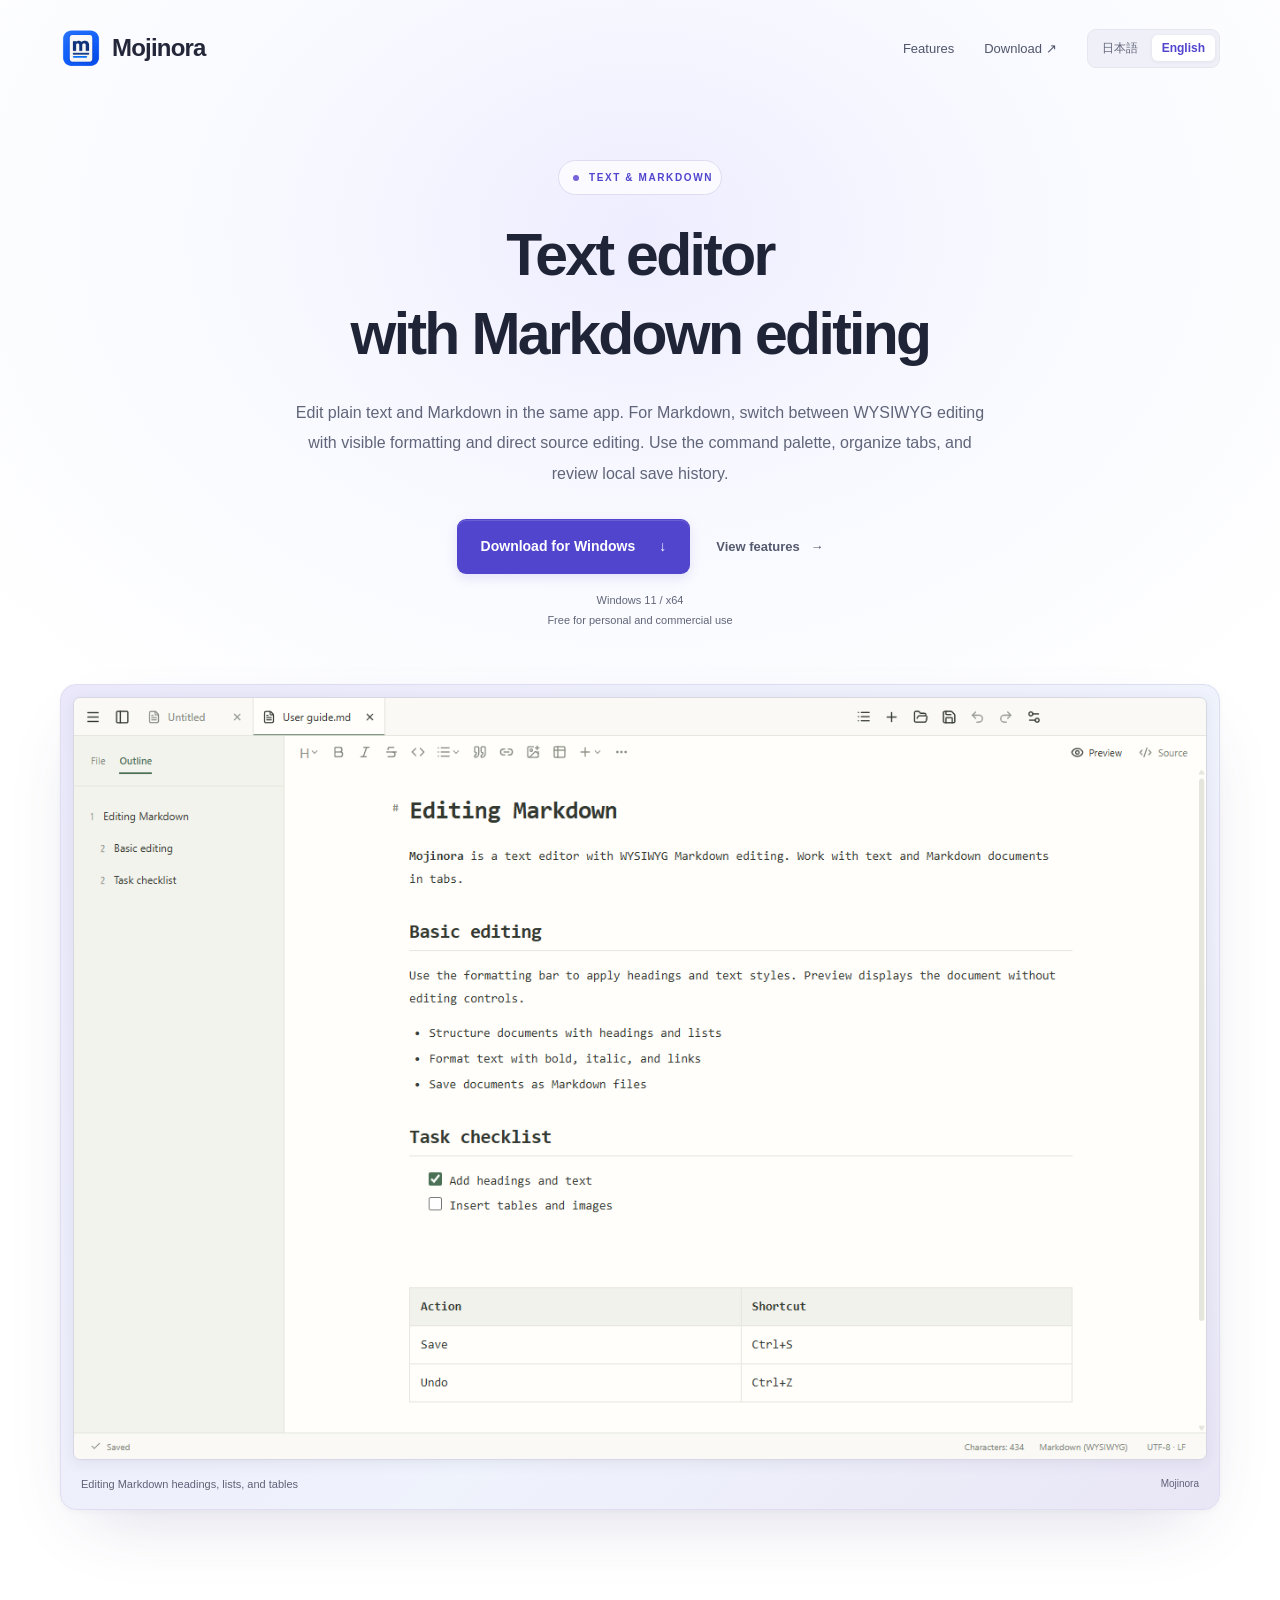
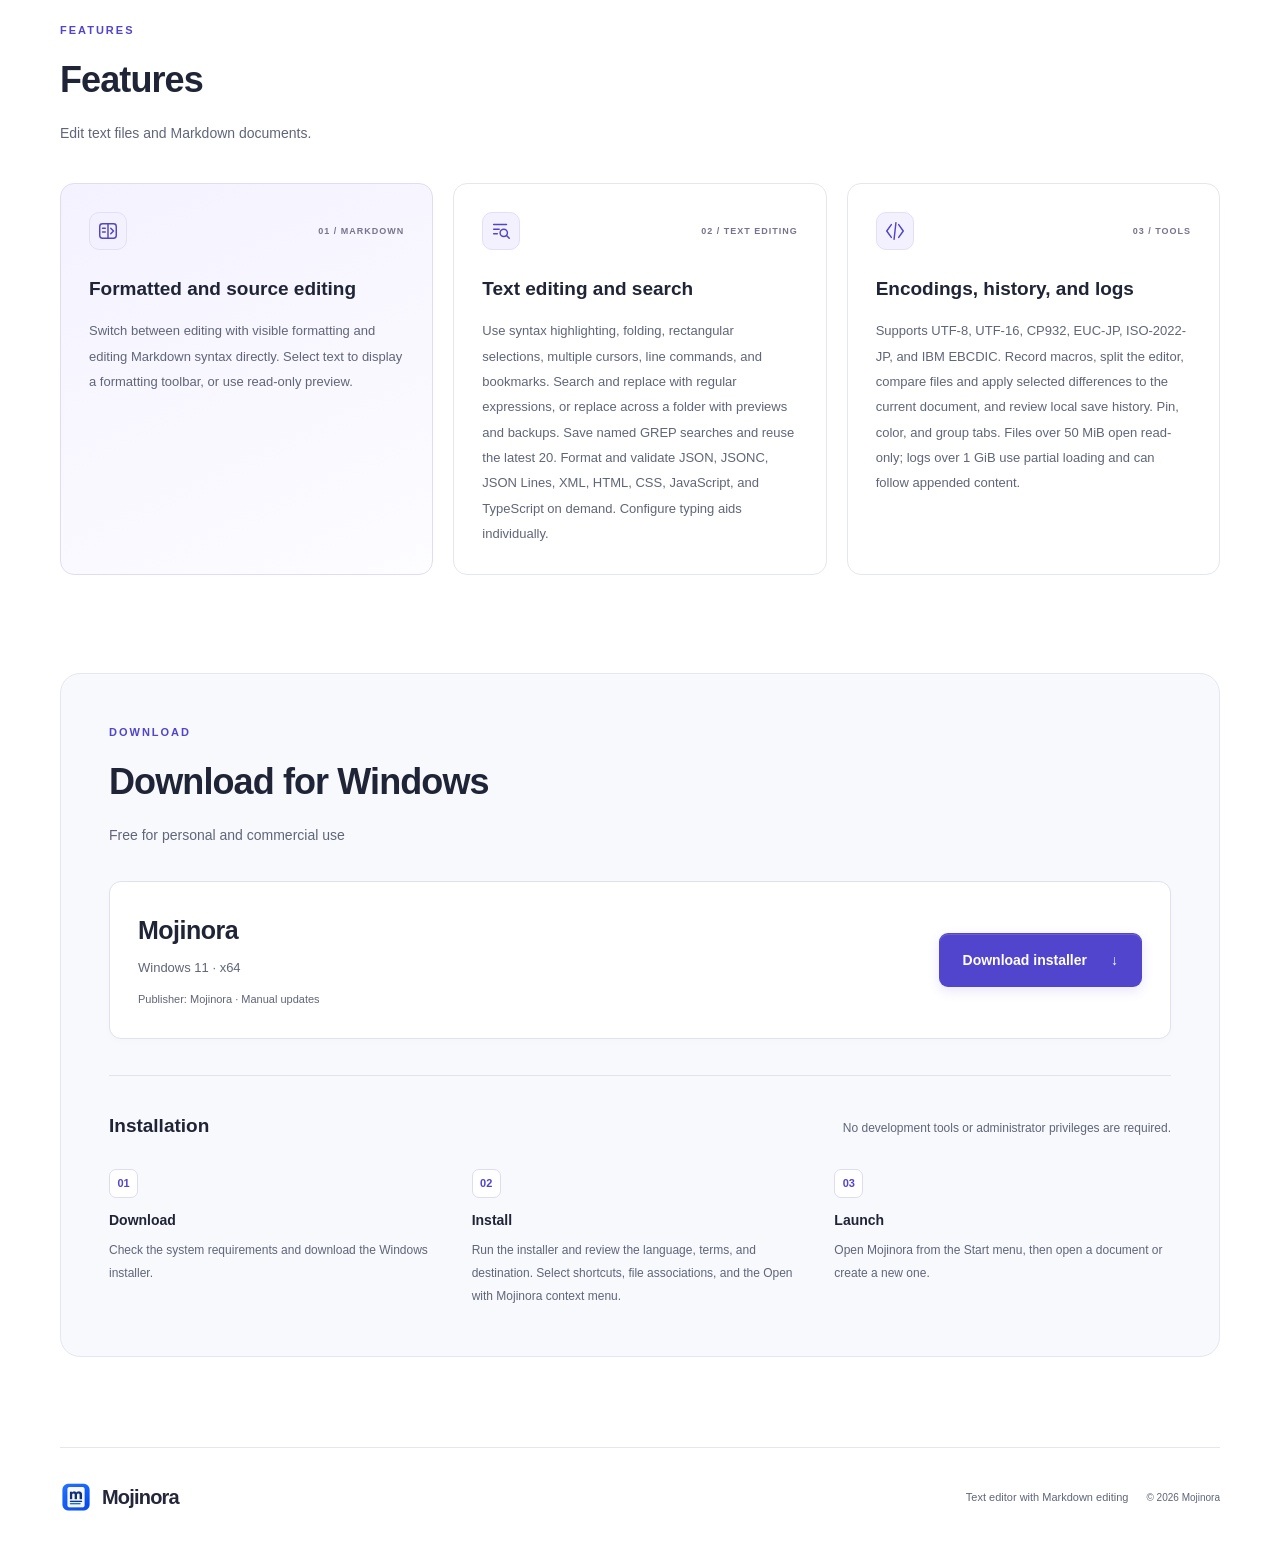
==== commit e0d572ac: "Mojinora 1.6.0の案内と配布リンクを更新する" ====
--- a/mojinora/en/index.html
+++ b/mojinora/en/index.html
@@ -20,12 +20,12 @@
   </header>
   <main id="main">
     <section class="hero wrap" aria-labelledby="hero-title">
-      <p class="eyebrow"><span class="dot" aria-hidden="true"></span> TEXT &amp; MARKDOWN <span class="version-badge">v1.5.0</span></p>
+      <p class="eyebrow"><span class="dot" aria-hidden="true"></span> TEXT &amp; MARKDOWN</p>
       <h1 id="hero-title"><span>Text editor </span><span>with Markdown editing</span></h1>
       <p class="lead">Edit plain text and Markdown in the same app. For Markdown, switch between WYSIWYG editing with visible formatting and direct source editing. Use the command palette, organize tabs, and review local save history.</p>
-      <div class="hero-actions"><a class="button primary installer-download" href="https://github.com/marinworks/marinworks.github.io/releases/download/mojinora-v1.5.0/Mojinora-Setup-1.4.0-x64.exe">Download for Windows <span aria-hidden="true">↓</span></a><a class="text-link" href="#features">View features <span aria-hidden="true">→</span></a></div>
-      <p class="download-caption">v1.5.0 · Windows 11 / x64 · 112.2 MiB<br>Free for personal and commercial use</p>
-      <figure class="app-preview"><img src="../assets/editor-en.png" width="1280" height="860" alt="Mojinora in formatted editing mode, with headings, a bulleted list, a task list, and a table in one document." fetchpriority="high"><figcaption>Editing Markdown headings, lists, and tables<span>Mojinora 1.4.0</span></figcaption></figure>
+      <div class="hero-actions"><a class="button primary installer-download" href="https://github.com/marinworks/marinworks.github.io/releases/download/mojinora-release/Mojinora-Setup-latest-x64.exe">Download for Windows <span aria-hidden="true">↓</span></a><a class="text-link" href="#features">View features <span aria-hidden="true">→</span></a></div>
+      <p class="download-caption">Windows 11 / x64<br>Free for personal and commercial use</p>
+      <figure class="app-preview"><img src="../assets/editor-en.png" width="1280" height="860" alt="Mojinora in formatted editing mode, with headings, a bulleted list, a task list, and a table in one document." fetchpriority="high"><figcaption>Editing Markdown headings, lists, and tables<span>Mojinora</span></figcaption></figure>
     </section>
     <section id="features" class="features wrap" aria-labelledby="features-title">
       <div class="section-heading"><p class="eyebrow">FEATURES</p><h2 id="features-title">Features</h2><p>Edit text files and Markdown documents.</p></div>
@@ -37,7 +37,7 @@
     </section>
     <section id="download" class="download-section wrap" aria-labelledby="download-title">
       <div class="section-heading"><p class="eyebrow">DOWNLOAD</p><h2 id="download-title">Download for Windows</h2><p>Free for personal and commercial use</p></div>
-      <div class="download-panel"><div><h3>Mojinora <span>v1.5.0</span></h3><p>Windows 11 · x64 · 112.2 MiB</p><p class="small">Publisher: Mojinora · Manual updates</p></div><a class="button primary installer-download" href="https://github.com/marinworks/marinworks.github.io/releases/download/mojinora-v1.5.0/Mojinora-Setup-1.4.0-x64.exe">Download installer <span aria-hidden="true">↓</span></a></div>
+      <div class="download-panel"><div><h3>Mojinora</h3><p>Windows 11 · x64</p><p class="small">Publisher: Mojinora · Manual updates</p></div><a class="button primary installer-download" href="https://github.com/marinworks/marinworks.github.io/releases/download/mojinora-release/Mojinora-Setup-latest-x64.exe">Download installer <span aria-hidden="true">↓</span></a></div>
       <div id="guide" class="guide-grid install-guide">
         <div><h2>Installation</h2><p>No development tools or administrator privileges are required.</p></div>
         <ol class="steps"><li><h3>Download</h3><p>Check the system requirements and download the Windows installer.</p></li><li><h3>Install</h3><p>Run the installer and review the language, terms, and destination. Select shortcuts, file associations, and the Open with Mojinora context menu.</p></li><li><h3>Launch</h3><p>Open Mojinora from the Start menu, then open a document or create a new one.</p></li></ol>
--- a/mojinora/assets/site.css
+++ b/mojinora/assets/site.css
@@ -3,7 +3,7 @@
 .wrap{width:min(1160px,calc(100% - 80px));margin-inline:auto}.skip-link{position:absolute;top:-80px;left:18px;background:#fff;padding:12px;z-index:2}.skip-link:focus{top:12px}
 .site-header{display:flex;align-items:center;justify-content:space-between;min-height:96px;gap:24px}.brand{display:inline-flex;align-items:center;gap:10px;color:#24273a;font-size:24px;font-weight:700;letter-spacing:-.8px;text-decoration:none}.brand img{object-fit:contain}.site-header nav{display:flex;align-items:center;gap:30px;font-size:13px}.site-header nav>a{text-decoration:none;color:#50556a}.site-header nav>a:hover{color:var(--accent)}
 .language-links{display:flex;gap:4px;align-items:center;padding:4px;background:#f0f0f8;border:1px solid var(--line);border-radius:9px;white-space:nowrap}.language-links>span{display:none}.language-links a{padding:6px 10px;border-radius:6px;text-decoration:none;color:var(--muted);font-size:12px}.language-links [aria-current="page"]{background:#fff;color:var(--accent);box-shadow:0 1px 4px #25245112;font-weight:650}
-.hero{padding-top:64px;text-align:center}.eyebrow{display:flex;align-items:center;gap:10px;font-size:11px;font-weight:650;letter-spacing:2px;color:var(--accent);margin:0 0 20px}.hero>.eyebrow{display:inline-flex;padding:7px 8px 7px 14px;border:1px solid #dedcf1;border-radius:30px;background:#ffffffb8;font-size:10px;letter-spacing:1.6px}.dot{width:6px;height:6px;border-radius:50%;background:#7463db}.version-badge{padding:4px 9px;color:#5e5785;background:#edebf9;border-radius:20px;font-size:10px;letter-spacing:.3px}
+.hero{padding-top:64px;text-align:center}.eyebrow{display:flex;align-items:center;gap:10px;font-size:11px;font-weight:650;letter-spacing:2px;color:var(--accent);margin:0 0 20px}.hero>.eyebrow{display:inline-flex;padding:7px 8px 7px 14px;border:1px solid #dedcf1;border-radius:30px;background:#ffffffb8;font-size:10px;letter-spacing:1.6px}.dot{width:6px;height:6px;border-radius:50%;background:#7463db}
 h1,h2,h3{margin:0}h1{max-width:920px;margin:0 auto 24px;font-size:clamp(36px,4.6vw,60px);font-weight:750;line-height:1.35;letter-spacing:-.045em;text-wrap:balance}html[lang="ja"] h1{max-width:850px;letter-spacing:-.035em}h2{font-size:clamp(27px,3vw,36px);font-weight:700;line-height:1.5;letter-spacing:-.025em}h3{font-size:19px;line-height:1.6;font-weight:650}p{line-height:1.9}
 .hero h1>span{display:block}
 .lead{max-width:700px;margin:0 auto 30px;font-size:16px;color:var(--muted);text-wrap:pretty}.hero-actions{display:flex;align-items:center;justify-content:center;gap:26px;flex-wrap:wrap}.button{display:inline-flex;align-items:center;justify-content:center;gap:24px;padding:15px 23px;border:1px solid transparent;border-radius:9px;font-size:14px;font-weight:650;line-height:1.6;text-decoration:none;text-align:center;transition:background .18s,box-shadow .18s,transform .18s}.button.primary{background:var(--accent);color:#fff;box-shadow:0 4px 12px #5145cd22,inset 0 1px #ffffff24}.button.primary:hover{background:#4236b8;box-shadow:0 6px 16px #5145cd30;transform:translateY(-1px)}.text-link{font-size:13px;font-weight:600;color:#54596e;text-decoration:none}.text-link span{display:inline-block;margin-left:7px}.text-link:hover{color:var(--accent);text-decoration:underline}.download-caption{margin:16px 0 0;font-size:11px;line-height:1.85;color:var(--muted)}
